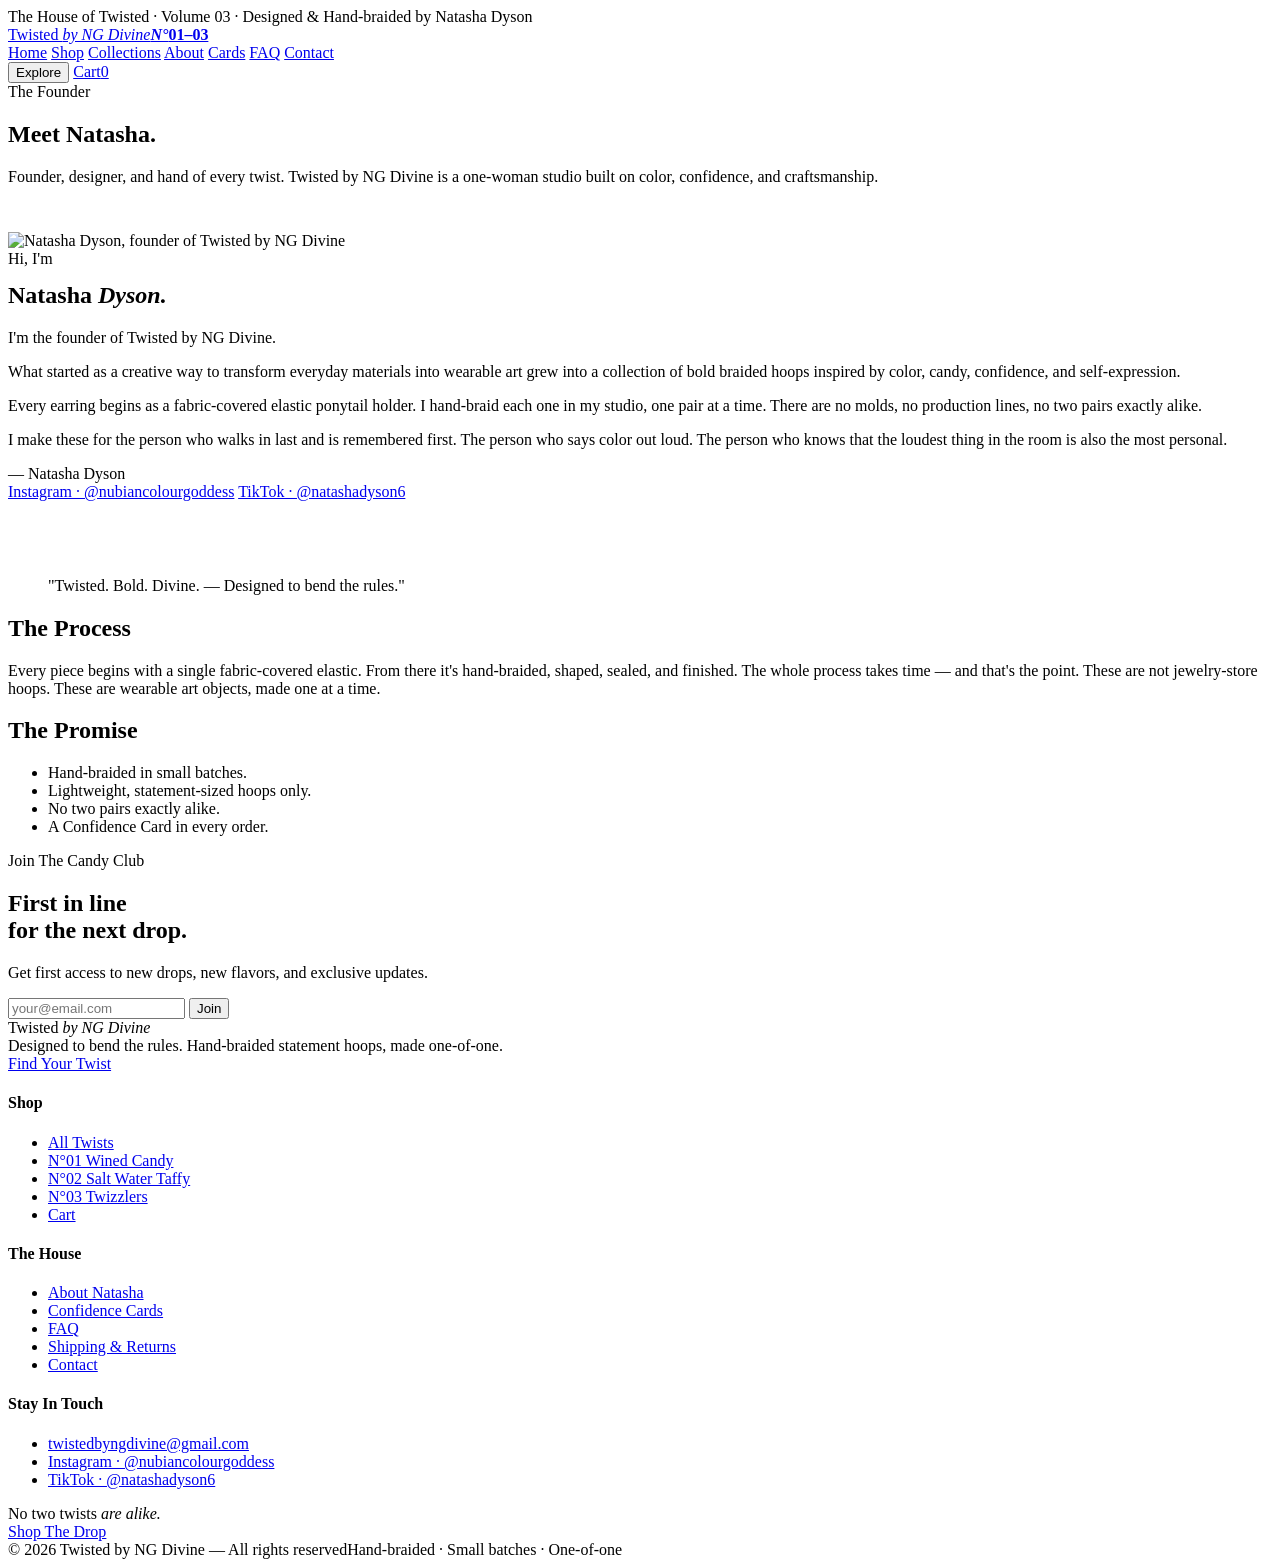
==== about.html @ 7762e37b "Add files via upload" ====
<!doctype html>
<html lang="en">
<head>
<meta charset="utf-8">
<meta name="viewport" content="width=device-width,initial-scale=1">
<title>About Natasha — Twisted by NG Divine</title>
<link rel="preconnect" href="https://fonts.googleapis.com">
<link rel="preconnect" href="https://fonts.gstatic.com" crossorigin>
<link href="https://fonts.googleapis.com/css2?family=Bodoni+Moda:ital,opsz,wght@0,6..96,400;0,6..96,500;1,6..96,400&family=Fraunces:ital,opsz,wght@0,9..144,400;0,9..144,500;1,9..144,400&family=Inter:wght@400;500&family=JetBrains+Mono:wght@400;500&display=swap" rel="stylesheet">
<link rel="stylesheet" href="assets/css/style.css">
</head>
<body>

<div class="announce"><span>The House of Twisted · Volume 03 · Designed & Hand-braided by Natasha Dyson</span></div>

<header class="header">
  <div class="header-inner">
    <a href="index.html" class="brand"><span class="brand-name">Twisted <em>by NG Divine</em></span><b class="vol"><i>N°</i><span>01–03</span></b></a>
    <nav class="nav">
      <a href="index.html">Home</a>
      <a href="shop.html">Shop</a>
      <a href="collections.html">Collections</a>
      <a href="about.html" class="active">About</a>
      <a href="confidence-cards.html">Cards</a>
      <a href="faq.html">FAQ</a>
      <a href="contact.html">Contact</a>
    </nav>
    <div class="header-actions">
      <button class="menu-toggle" aria-label="Open menu"><span class="mt-icon" aria-hidden="true"></span><span class="mt-text">Explore</span></button>
      <a href="cart.html" class="cart-btn"><span class="cb-icon" aria-hidden="true"></span><span class="cb-text">Cart</span><span class="count cart-count">0</span></a>
    </div>
  </div>
</header>

<section class="page-hero">
  <span class="eyebrow">The Founder</span>
  <h1>Meet Natasha.</h1>
  <p>Founder, designer, and hand of every twist. Twisted by NG Divine is a one-woman studio built on color, confidence, and craftsmanship.</p>
</section>

<section class="founder" style="padding-top:30px">
  <div class="wrap">
    <div class="founder-img" data-reveal>
      <img src="assets/img/natasha.png" alt="Natasha Dyson, founder of Twisted by NG Divine">
    </div>
    <div data-reveal>
      <span class="eyebrow" style="color:var(--purple)">Hi, I'm</span>
      <h2 class="display" style="margin-top:14px">Natasha <em>Dyson.</em></h2>
      <p>I'm the founder of Twisted by NG Divine.</p>
      <p>What started as a creative way to transform everyday materials into wearable art grew into a collection of bold braided hoops inspired by color, candy, confidence, and self-expression.</p>
      <p>Every earring begins as a fabric-covered elastic ponytail holder. I hand-braid each one in my studio, one pair at a time. There are no molds, no production lines, no two pairs exactly alike.</p>
      <p>I make these for the person who walks in last and is remembered first. The person who says color out loud. The person who knows that the loudest thing in the room is also the most personal.</p>
      <div class="sig">— Natasha Dyson</div>
      <div class="socials">
        <a href="https://instagram.com/nubiancolourgoddess" target="_blank" rel="noopener">Instagram · @nubiancolourgoddess</a>
        <a href="https://tiktok.com/@natashadyson6" target="_blank" rel="noopener">TikTok · @natashadyson6</a>
      </div>
    </div>
  </div>
</section>

<section class="long" style="padding-top:60px">
  <blockquote>"Twisted. Bold. Divine. — Designed to bend the rules."</blockquote>
  <h2>The Process</h2>
  <p>Every piece begins with a single fabric-covered elastic. From there it's hand-braided, shaped, sealed, and finished. The whole process takes time — and that's the point. These are not jewelry-store hoops. These are wearable art objects, made one at a time.</p>
  <h2>The Promise</h2>
  <ul>
    <li>Hand-braided in small batches.</li>
    <li>Lightweight, statement-sized hoops only.</li>
    <li>No two pairs exactly alike.</li>
    <li>A Confidence Card in every order.</li>
  </ul>
</section>

<section class="news">
  <div class="wrap">
    <span class="eyebrow">Join The Candy Club</span>
    <h2 class="display">First in line<br>for the next drop.</h2>
    <p>Get first access to new drops, new flavors, and exclusive updates.</p>
    <form class="news-form" autocomplete="off">
      <input type="email" placeholder="your@email.com" required>
      <button class="btn btn-primary" type="submit">Join</button>
    </form>
  </div>
</section>

<footer class="footer">
  <div class="footer-grid">
    <div class="footer-brand"><div class="brand">Twisted <em style="font-style:italic">by NG Divine</em></div>
      <div class="tagline">Designed to bend the rules. Hand-braided statement hoops, made one-of-one.</div>
      <a href="shop.html" class="btn btn-pink">Find Your Twist</a></div>
    <div class="footer-col"><h4>Shop</h4><ul>
      <li><a href="shop.html">All Twists</a></li>
      <li><a href="collection.html?c=wined-candy">N°01 Wined Candy</a></li>
      <li><a href="collection.html?c=salt-water-taffy">N°02 Salt Water Taffy</a></li>
      <li><a href="collection.html?c=twizzlers">N°03 Twizzlers</a></li>
      <li><a href="cart.html">Cart</a></li>
    </ul></div>
    <div class="footer-col"><h4>The House</h4><ul>
      <li><a href="about.html">About Natasha</a></li>
      <li><a href="confidence-cards.html">Confidence Cards</a></li>
      <li><a href="faq.html">FAQ</a></li>
      <li><a href="shipping.html">Shipping & Returns</a></li>
      <li><a href="contact.html">Contact</a></li>
    </ul></div>
    <div class="footer-col"><h4>Stay In Touch</h4><ul>
      <li><a href="mailto:twistedbyngdivine@gmail.com">twistedbyngdivine@gmail.com</a></li>
      <li><a href="https://instagram.com/nubiancolourgoddess" target="_blank" rel="noopener">Instagram · @nubiancolourgoddess</a></li>
      <li><a href="https://tiktok.com/@natashadyson6" target="_blank" rel="noopener">TikTok · @natashadyson6</a></li>
    </ul></div>
  </div>
  <div class="footer-statement"><div class="big">No two twists <em>are alike.</em></div><a href="shop.html" class="btn btn-pink">Shop The Drop</a></div>
  <div class="footer-bottom"><span>© 2026 Twisted by NG Divine — All rights reserved</span><span>Hand-braided · Small batches · One-of-one</span></div>
</footer>

<script src="assets/js/app.js"></script>
</body>
</html>
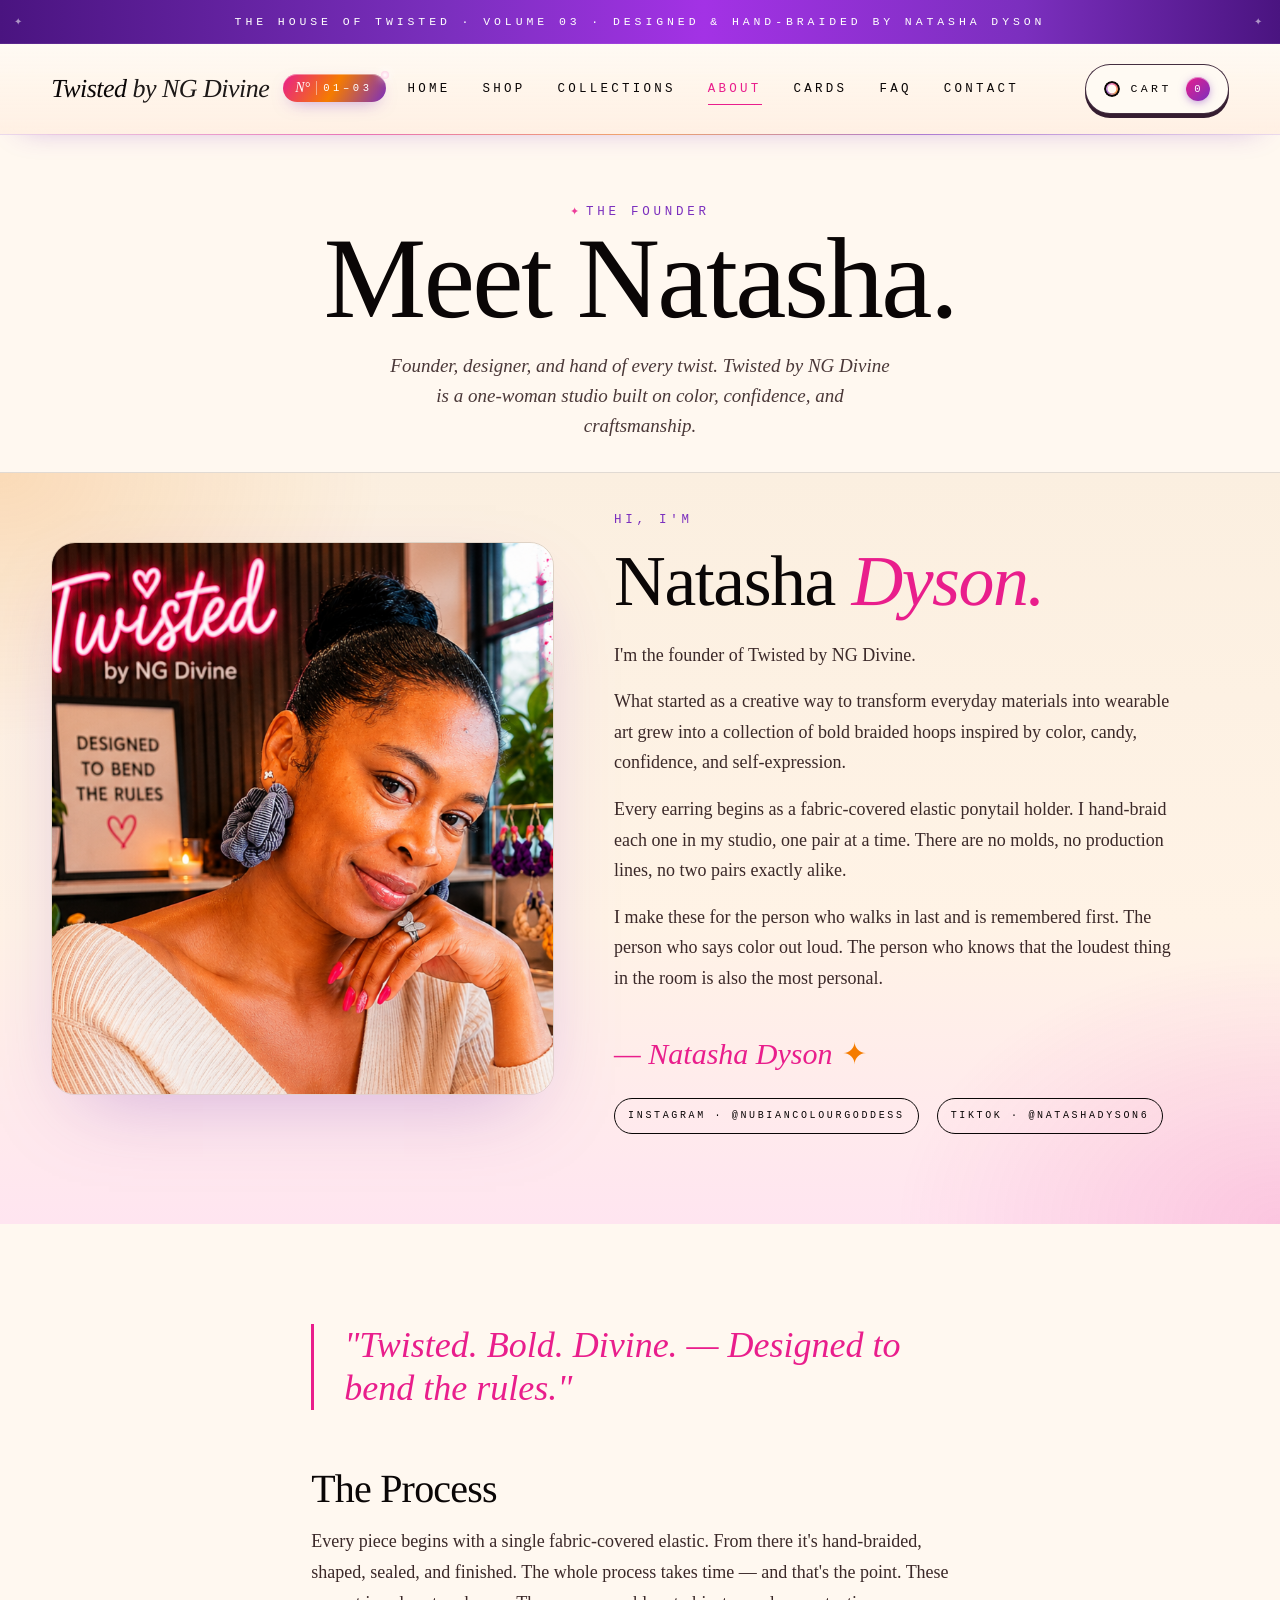
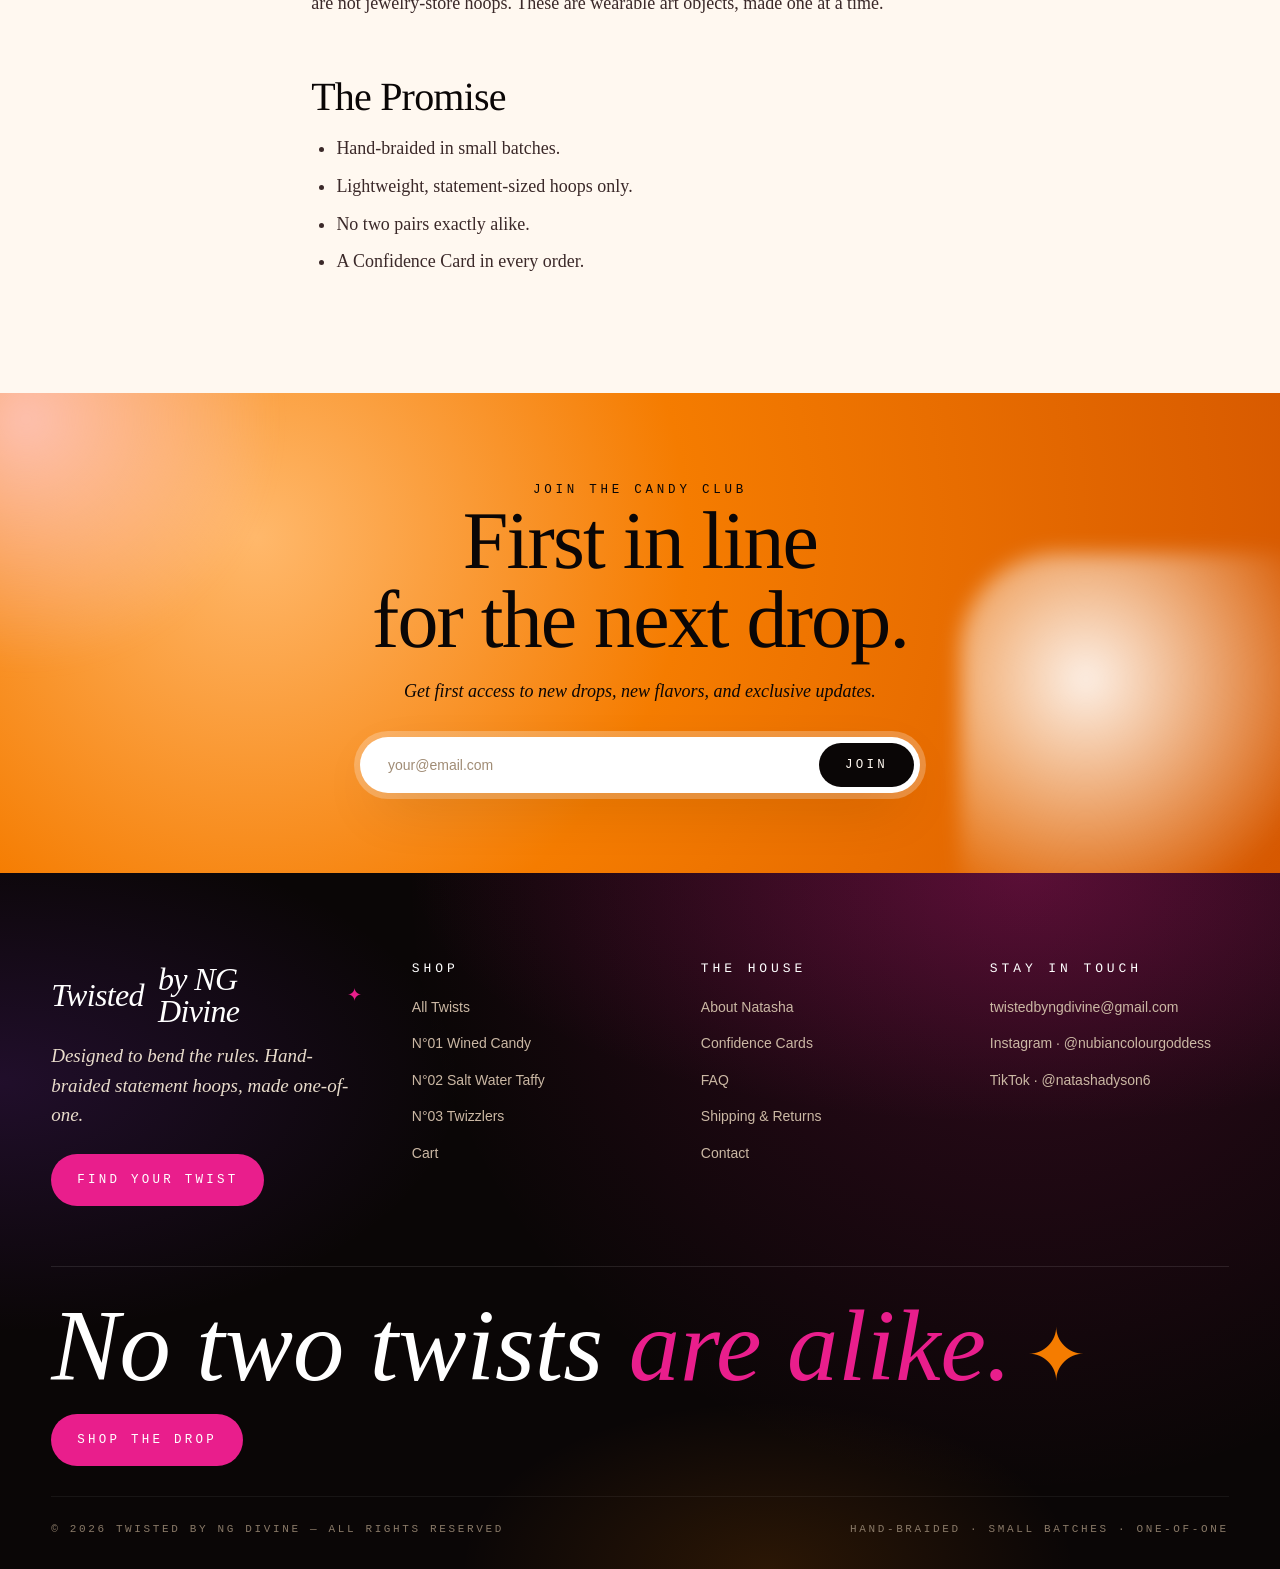
==== commit fb172d0f: "Add files via upload" ====
--- a/about.html
+++ b/about.html
@@ -7,7 +7,7 @@
 <link rel="preconnect" href="https://fonts.googleapis.com">
 <link rel="preconnect" href="https://fonts.gstatic.com" crossorigin>
 <link href="https://fonts.googleapis.com/css2?family=Bodoni+Moda:ital,opsz,wght@0,6..96,400;0,6..96,500;1,6..96,400&family=Fraunces:ital,opsz,wght@0,9..144,400;0,9..144,500;1,9..144,400&family=Inter:wght@400;500&family=JetBrains+Mono:wght@400;500&display=swap" rel="stylesheet">
-<link rel="stylesheet" href="assets/css/style.css">
+<link rel="stylesheet" href="/style.css">
 </head>
 <body>
 
@@ -41,7 +41,7 @@
 <section class="founder" style="padding-top:30px">
   <div class="wrap">
     <div class="founder-img" data-reveal>
-      <img src="assets/img/natasha.png" alt="Natasha Dyson, founder of Twisted by NG Divine">
+      <img src="/natasha.png" alt="Natasha Dyson, founder of Twisted by NG Divine">
     </div>
     <div data-reveal>
       <span class="eyebrow" style="color:var(--purple)">Hi, I'm</span>
@@ -113,6 +113,6 @@
   <div class="footer-bottom"><span>© 2026 Twisted by NG Divine — All rights reserved</span><span>Hand-braided · Small batches · One-of-one</span></div>
 </footer>
 
-<script src="assets/js/app.js"></script>
+<script src="/app.js"></script>
 </body>
 </html>
--- a/style.css
+++ b/style.css
@@ -0,0 +1,1828 @@
+/* ============================================================
+   TWISTED BY NG DIVINE — Design System
+   Vogue editorial × candy boutique × handmade wearable art
+   ============================================================ */
+
+:root{
+  --pink:#E91E8C;
+  --pink-soft:#FFD3E8;
+  --purple:#7B2FBE;
+  --purple-deep:#3B1660;
+  --orange:#F57C00;
+  --orange-soft:#FFD8A8;
+  --cream:#FFF8F0;
+  --cream-warm:#FBEFE0;
+  --ink:#0A0606;
+  --ink-soft:#1A1414;
+  --line:rgba(10,6,6,.12);
+  --line-soft:rgba(10,6,6,.06);
+  --serif:'Fraunces','Cormorant Garamond',ui-serif,Georgia,serif;
+  --display:'Bodoni Moda','Playfair Display',serif;
+  --sans:'Inter','Helvetica Neue',Arial,sans-serif;
+  --mono:'JetBrains Mono','SFMono-Regular',monospace;
+  --max:1400px;
+  --gutter:clamp(20px,4vw,56px);
+  --shadow:0 30px 80px -30px rgba(123,47,190,.35);
+}
+
+*{box-sizing:border-box;margin:0;padding:0}
+html,body{background:var(--cream);color:var(--ink);font-family:var(--sans);-webkit-font-smoothing:antialiased;text-rendering:optimizeLegibility}
+html{scroll-behavior:smooth}
+body{overflow-x:hidden;line-height:1.5;font-size:15px}
+img{max-width:100%;display:block}
+a{color:inherit;text-decoration:none}
+button{font:inherit;cursor:pointer;border:0;background:none;color:inherit}
+
+::selection{background:var(--pink);color:#fff}
+
+/* Typography */
+.display{font-family:var(--display);font-weight:400;line-height:.86;letter-spacing:-.03em}
+.serif{font-family:var(--serif);font-weight:400;letter-spacing:-.01em}
+.eyebrow{font-family:var(--mono);font-size:11px;letter-spacing:.32em;text-transform:uppercase;font-weight:500}
+h1,h2,h3,h4{font-family:var(--display);font-weight:500;line-height:.95;letter-spacing:-.02em}
+h1{font-size:clamp(56px,11vw,180px)}
+h2{font-size:clamp(40px,7vw,96px)}
+h3{font-size:clamp(28px,3.5vw,52px)}
+p{max-width:62ch}
+
+/* ---------- Announcement bar ---------- */
+.announce{background:var(--purple);color:#fff;text-align:center;padding:10px 20px;font-family:var(--mono);font-size:11px;letter-spacing:.28em;text-transform:uppercase;position:relative;overflow:hidden}
+.announce span{display:inline-block;animation:slideIn .8s ease}
+@keyframes slideIn{from{opacity:0;transform:translateY(8px)}to{opacity:1;transform:none}}
+
+/* ---------- Header ---------- */
+.header{position:sticky;top:0;z-index:60;background:rgba(255,248,240,.85);backdrop-filter:blur(18px);-webkit-backdrop-filter:blur(18px);border-bottom:1px solid var(--line-soft)}
+.header-inner{max-width:var(--max);margin:0 auto;padding:18px var(--gutter);display:grid;grid-template-columns:1fr auto 1fr;align-items:center;gap:24px}
+.brand{font-family:var(--display);font-style:italic;font-size:24px;letter-spacing:-.02em;display:flex;align-items:center;gap:10px}
+.brand b{font-style:normal;font-family:var(--mono);font-size:10px;letter-spacing:.3em;background:var(--ink);color:var(--cream);padding:3px 8px;border-radius:99px;text-transform:uppercase;font-weight:500}
+.nav{display:flex;justify-content:center;gap:30px;font-family:var(--mono);font-size:11px;letter-spacing:.24em;text-transform:uppercase}
+.nav a{position:relative;padding:6px 0;transition:color .3s}
+.nav a:hover{color:var(--pink)}
+.nav a.active{color:var(--pink)}
+.nav a.active::after{content:"";position:absolute;left:0;right:0;bottom:0;height:1px;background:var(--pink)}
+.header-actions{display:flex;justify-content:flex-end;align-items:center;gap:18px;font-family:var(--mono);font-size:11px;letter-spacing:.24em;text-transform:uppercase}
+.cart-btn{display:inline-flex;gap:8px;align-items:center;border:1px solid var(--ink);padding:9px 16px;border-radius:99px;transition:.3s}
+.cart-btn:hover{background:var(--ink);color:var(--cream)}
+.cart-btn .count{background:var(--pink);color:#fff;font-size:10px;padding:2px 7px;border-radius:99px;min-width:18px;text-align:center}
+.menu-toggle{display:none;border:1px solid var(--ink);padding:8px 12px;border-radius:99px}
+
+@media (max-width:920px){
+  .header-inner{grid-template-columns:auto 1fr auto}
+  .nav{display:none;position:absolute;top:100%;left:0;right:0;background:var(--cream);flex-direction:column;padding:30px var(--gutter);gap:18px;border-bottom:1px solid var(--line)}
+  .nav.open{display:flex}
+  .menu-toggle{display:inline-flex}
+  .header-actions .ghost{display:none}
+}
+
+/* ---------- Buttons ---------- */
+.btn{display:inline-flex;align-items:center;justify-content:center;gap:10px;padding:16px 28px;border-radius:99px;font-family:var(--mono);font-size:11px;letter-spacing:.26em;text-transform:uppercase;transition:transform .25s ease, background .25s, color .25s, box-shadow .25s;position:relative;overflow:hidden}
+.btn-primary{background:var(--ink);color:var(--cream)}
+.btn-primary:hover{background:var(--pink);transform:translateY(-2px);box-shadow:0 10px 30px -10px rgba(233,30,140,.6)}
+.btn-outline{border:1px solid var(--ink);color:var(--ink)}
+.btn-outline:hover{background:var(--ink);color:var(--cream);transform:translateY(-2px)}
+.btn-pink{background:var(--pink);color:#fff}
+.btn-pink:hover{background:var(--ink);transform:translateY(-2px)}
+.btn-cream{background:var(--cream);color:var(--ink)}
+.btn-cream:hover{background:var(--pink);color:#fff}
+.btn-ghost{padding:12px 0;border-bottom:1px solid currentColor;border-radius:0;letter-spacing:.24em}
+
+/* ---------- Hero ---------- */
+.hero{position:relative;padding:30px var(--gutter) 0;overflow:hidden}
+.hero-wrap{max-width:var(--max);margin:0 auto;display:grid;grid-template-columns:1.05fr .95fr;gap:40px;align-items:end;min-height:78vh;position:relative}
+.hero-text{position:relative;z-index:3;padding-bottom:80px}
+.hero h1{margin:18px 0 26px}
+.hero h1 .l{display:block}
+.hero h1 .l:nth-child(2){padding-left:8vw;font-style:italic;color:var(--pink)}
+.hero h1 .l:nth-child(3){padding-left:3vw;color:var(--purple)}
+.hero .tagline{font-family:var(--serif);font-style:italic;font-size:clamp(20px,2vw,28px);color:var(--ink);margin-bottom:18px}
+.hero .copy{font-size:16px;max-width:48ch;color:#3a2f2f;margin-bottom:36px}
+.hero-ctas{display:flex;gap:14px;flex-wrap:wrap}
+.hero-figure{position:relative;align-self:stretch;display:flex;align-items:flex-end;justify-content:center}
+.hero-figure .frame{position:relative;width:100%;aspect-ratio:4/5;border-radius:200px 200px 24px 24px;overflow:hidden;background:linear-gradient(160deg,var(--pink),var(--orange) 55%,var(--purple));box-shadow:var(--shadow)}
+.hero-figure .frame img{width:100%;height:100%;object-fit:cover;mix-blend-mode:normal}
+.hero-meta{position:absolute;right:0;top:18px;font-family:var(--mono);font-size:10px;letter-spacing:.3em;text-transform:uppercase;text-align:right;opacity:.7}
+.hero-meta b{display:block;color:var(--pink)}
+.hero-floats{position:absolute;inset:0;pointer-events:none;z-index:1}
+.float{position:absolute;border-radius:99px;filter:blur(1px);opacity:.85;animation:float 8s ease-in-out infinite}
+.float.a{width:120px;height:120px;background:radial-gradient(circle at 30% 30%,#fff,var(--pink));top:14%;left:42%;animation-delay:-2s}
+.float.b{width:60px;height:60px;background:radial-gradient(circle at 30% 30%,#fff,var(--orange));bottom:18%;left:48%;animation-delay:-4s}
+.float.c{width:90px;height:90px;background:radial-gradient(circle at 30% 30%,#fff,var(--purple));top:48%;left:36%;animation-delay:-6s;opacity:.6}
+@keyframes float{0%,100%{transform:translateY(0) rotate(0)}50%{transform:translateY(-26px) rotate(8deg)}}
+
+.hero-strip{display:flex;justify-content:space-between;align-items:center;border-top:1px solid var(--line);border-bottom:1px solid var(--line);padding:18px var(--gutter);margin-top:40px;font-family:var(--mono);font-size:11px;letter-spacing:.28em;text-transform:uppercase;gap:30px;flex-wrap:wrap}
+.hero-strip span{display:inline-flex;align-items:center;gap:10px}
+.hero-strip .dot{width:6px;height:6px;border-radius:99px;background:var(--pink)}
+.hero-strip .dot.p{background:var(--purple)}
+.hero-strip .dot.o{background:var(--orange)}
+
+@media (max-width:900px){
+  .hero-wrap{grid-template-columns:1fr;min-height:auto;gap:50px}
+  .hero-text{padding-bottom:20px}
+  .hero h1 .l:nth-child(2){padding-left:6vw}
+  .hero h1 .l:nth-child(3){padding-left:2vw}
+  .hero-figure .frame{aspect-ratio:4/4.4}
+}
+
+/* ---------- Section ---------- */
+section{padding:clamp(60px,7vw,110px) var(--gutter);position:relative}
+.section-head{max-width:var(--max);margin:0 auto 44px;display:flex;justify-content:space-between;align-items:flex-end;gap:40px;flex-wrap:wrap}
+.section-head .eyebrow{display:block;margin-bottom:14px;color:var(--purple)}
+.section-head h2{max-width:14ch}
+.section-head .lead{max-width:42ch;font-family:var(--serif);font-size:18px;font-style:italic;color:#4a3838}
+.wrap{max-width:var(--max);margin:0 auto}
+
+/* ---------- Flavor cards ---------- */
+.flavors{display:grid;grid-template-columns:repeat(3,1fr);gap:18px;max-width:var(--max);margin:0 auto}
+.flavor{position:relative;display:block;aspect-ratio:3/4;border-radius:24px;overflow:hidden;color:#fff;isolation:isolate;transition:transform .5s cubic-bezier(.2,.8,.2,1)}
+.flavor:hover{transform:translateY(-6px)}
+.flavor img{position:absolute;inset:0;width:100%;height:100%;object-fit:cover;transition:transform 1s ease;z-index:0}
+.flavor:hover img{transform:scale(1.06)}
+.flavor::after{content:"";position:absolute;inset:0;background:linear-gradient(180deg,rgba(0,0,0,0) 40%,rgba(0,0,0,.78));z-index:1}
+.flavor .meta{position:absolute;top:24px;left:24px;right:24px;display:flex;justify-content:space-between;font-family:var(--mono);font-size:10px;letter-spacing:.3em;text-transform:uppercase;z-index:2}
+.flavor .body{position:absolute;bottom:0;left:0;right:0;padding:28px;z-index:2}
+.flavor h3{font-size:clamp(28px,3vw,44px);margin-bottom:8px;color:#fff}
+.flavor .sub{font-family:var(--serif);font-style:italic;font-size:18px;opacity:.92;margin-bottom:18px}
+.flavor .swatches{display:flex;gap:8px;margin-bottom:18px}
+.sw{width:18px;height:18px;border-radius:99px;border:2px solid #fff}
+.flavor .more{font-family:var(--mono);font-size:11px;letter-spacing:.3em;text-transform:uppercase;display:inline-flex;gap:10px;align-items:center}
+.flavor .more::after{content:"→";transition:transform .3s}
+.flavor:hover .more::after{transform:translateX(6px)}
+
+@media (max-width:900px){.flavors{grid-template-columns:1fr}}
+
+/* ---------- Featured twists ---------- */
+.featured-grid{display:grid;grid-template-columns:repeat(3,1fr);gap:30px;max-width:var(--max);margin:0 auto}
+.prod-card{position:relative;display:flex;flex-direction:column;gap:14px}
+.prod-card .img{position:relative;aspect-ratio:1;border-radius:18px;overflow:hidden;background:var(--cream-warm)}
+.prod-card .img img{width:100%;height:100%;object-fit:cover;transition:transform .8s}
+.prod-card:hover .img img{transform:scale(1.05)}
+.prod-card .tag{position:absolute;top:14px;left:14px;background:rgba(255,255,255,.92);font-family:var(--mono);font-size:10px;letter-spacing:.24em;text-transform:uppercase;padding:6px 10px;border-radius:99px}
+.prod-card .row{display:flex;justify-content:space-between;align-items:flex-start;gap:14px}
+.prod-card h3{font-size:24px}
+.prod-card .price{font-family:var(--mono);font-size:14px;letter-spacing:.04em}
+.prod-card .sub{font-family:var(--serif);font-style:italic;color:#4a3838;font-size:15px}
+.prod-card .actions{display:flex;gap:10px;margin-top:6px;flex-wrap:wrap}
+.prod-card .actions a,.prod-card .actions button{flex:1;text-align:center;padding:13px 14px;font-size:10px}
+
+@media (max-width:900px){.featured-grid{grid-template-columns:1fr}}
+
+/* ---------- The Twist ---------- */
+.twist{background:var(--ink);color:var(--cream);position:relative;overflow:hidden}
+.twist::before{content:"";position:absolute;width:60vw;height:60vw;border-radius:99px;background:radial-gradient(circle at 30% 30%,rgba(233,30,140,.45),transparent 60%);top:-20%;right:-20%;filter:blur(20px)}
+.twist::after{content:"";position:absolute;width:50vw;height:50vw;border-radius:99px;background:radial-gradient(circle at 30% 30%,rgba(123,47,190,.4),transparent 60%);bottom:-30%;left:-20%;filter:blur(20px)}
+.twist .wrap{position:relative;display:grid;grid-template-columns:1.2fr 1fr;gap:60px;align-items:center}
+.twist h2 .pink{color:var(--pink);font-style:italic}
+.twist h2 .org{color:var(--orange)}
+.twist h2 .pur{color:var(--purple-deep);background:linear-gradient(120deg,var(--purple),var(--pink));-webkit-background-clip:text;background-clip:text;color:transparent;font-style:italic}
+.twist .copy{margin-top:30px}
+.twist .copy p{margin-bottom:18px;font-size:17px;font-family:var(--serif);max-width:46ch;line-height:1.5;color:#f1e7d8}
+.twist .ticker{margin-top:40px;display:flex;gap:24px;font-family:var(--mono);font-size:11px;letter-spacing:.3em;text-transform:uppercase;flex-wrap:wrap}
+.twist .ticker span{display:inline-flex;align-items:center;gap:10px}
+.twist .ticker .d{width:8px;height:8px;border-radius:99px;background:var(--pink)}
+.twist-figure{position:relative;aspect-ratio:1;border-radius:24px;overflow:hidden;border:1px solid rgba(255,255,255,.12)}
+.twist-figure img{width:100%;height:100%;object-fit:cover}
+.twist-figure .badge{position:absolute;top:20px;right:20px;background:var(--cream);color:var(--ink);font-family:var(--mono);font-size:10px;letter-spacing:.3em;text-transform:uppercase;padding:8px 12px;border-radius:99px}
+
+@media (max-width:900px){.twist .wrap{grid-template-columns:1fr}}
+
+/* ---------- Quiz ---------- */
+.quiz{background:linear-gradient(160deg,var(--pink-soft),var(--cream))}
+.quiz-card{max-width:780px;margin:0 auto;background:var(--cream);border:1px solid var(--line);border-radius:28px;padding:clamp(28px,5vw,60px);box-shadow:var(--shadow);position:relative;overflow:hidden}
+.quiz-card .progress{display:flex;gap:6px;margin-bottom:30px}
+.quiz-card .progress span{flex:1;height:3px;border-radius:99px;background:var(--line)}
+.quiz-card .progress span.on{background:var(--pink)}
+.quiz-step{display:none;animation:fade .4s ease}
+.quiz-step.active{display:block}
+@keyframes fade{from{opacity:0;transform:translateY(8px)}to{opacity:1;transform:none}}
+.quiz-step .q{font-family:var(--display);font-size:clamp(28px,3.6vw,42px);margin-bottom:24px;line-height:1.05}
+.quiz-step .opts{display:grid;grid-template-columns:1fr 1fr;gap:12px}
+.quiz-step .opts button{padding:18px 20px;border:1px solid var(--ink);border-radius:18px;text-align:left;font-family:var(--serif);font-size:17px;background:#fff;transition:.3s;display:flex;justify-content:space-between;align-items:center;gap:10px}
+.quiz-step .opts button:hover{background:var(--ink);color:var(--cream);transform:translateY(-2px)}
+.quiz-step .opts button span{font-family:var(--mono);font-size:10px;letter-spacing:.28em;text-transform:uppercase;opacity:.5}
+.quiz-result{text-align:center}
+.quiz-result .eyebrow{margin-bottom:14px;color:var(--purple)}
+.quiz-result h3{font-size:clamp(40px,6vw,64px);margin-bottom:14px}
+.quiz-result p{margin:0 auto 30px;font-family:var(--serif);font-style:italic;font-size:18px}
+.quiz-result .cta{display:inline-flex;gap:10px}
+
+@media (max-width:600px){.quiz-step .opts{grid-template-columns:1fr}}
+
+/* ---------- Founder ---------- */
+.founder{background:var(--cream-warm)}
+.founder .wrap{display:grid;grid-template-columns:.9fr 1.1fr;gap:60px;align-items:center}
+.founder-img{aspect-ratio:4/4.4;border-radius:24px;overflow:hidden;border:1px solid var(--line);box-shadow:var(--shadow)}
+.founder-img img{width:100%;height:100%;object-fit:cover}
+.founder h2{margin-bottom:24px}
+.founder h2 em{color:var(--pink);font-style:italic}
+.founder p{font-family:var(--serif);font-size:18px;line-height:1.6;margin-bottom:16px;color:#3b2929}
+.founder .sig{font-family:var(--display);font-style:italic;font-size:36px;color:var(--pink);margin-top:24px}
+.founder .socials{display:flex;gap:18px;margin-top:24px;font-family:var(--mono);font-size:11px;letter-spacing:.24em;text-transform:uppercase}
+.founder .socials a{display:inline-flex;gap:8px;align-items:center;border:1px solid var(--ink);padding:10px 14px;border-radius:99px;transition:.3s}
+.founder .socials a:hover{background:var(--ink);color:var(--cream)}
+
+@media (max-width:900px){.founder .wrap{grid-template-columns:1fr}}
+
+/* ---------- Confidence card ---------- */
+.cc{background:var(--purple);color:#fff;overflow:hidden;position:relative}
+.cc::before{content:"";position:absolute;inset:0;background:radial-gradient(circle at 80% 20%,rgba(233,30,140,.5),transparent 50%),radial-gradient(circle at 10% 80%,rgba(245,124,0,.4),transparent 50%)}
+.cc .wrap{position:relative;display:grid;grid-template-columns:1.1fr .9fr;gap:60px;align-items:center}
+.cc h2{margin-bottom:24px;font-style:italic}
+.cc p{font-family:var(--serif);font-size:18px;line-height:1.55;color:#fbe9f4;max-width:42ch}
+.cc-card{aspect-ratio:5/7;border-radius:24px;background:linear-gradient(160deg,#fff,#ffe0ef);color:var(--ink);padding:36px;display:flex;flex-direction:column;justify-content:space-between;box-shadow:0 30px 80px -20px rgba(0,0,0,.4);transform:rotate(-4deg);transition:transform .6s}
+.cc-card:hover{transform:rotate(0)}
+.cc-card .top{display:flex;justify-content:space-between;font-family:var(--mono);font-size:10px;letter-spacing:.3em;text-transform:uppercase}
+.cc-card .big{font-family:var(--display);font-style:italic;font-size:clamp(36px,4.5vw,60px);line-height:.95}
+.cc-card .big em{color:var(--pink);font-style:italic}
+.cc-card .bot{font-family:var(--serif);font-style:italic;font-size:16px;color:#5a3939}
+
+@media (max-width:900px){.cc .wrap{grid-template-columns:1fr}}
+
+/* ---------- Newsletter ---------- */
+.news{background:var(--orange);color:var(--ink);text-align:center;position:relative;overflow:hidden}
+.news::before,.news::after{content:"";position:absolute;width:300px;height:300px;border-radius:99px;background:radial-gradient(circle at 30% 30%,var(--pink-soft),transparent 60%);filter:blur(40px)}
+.news::before{top:-100px;left:-100px}
+.news::after{bottom:-100px;right:-100px;background:radial-gradient(circle at 30% 30%,#fff,transparent 60%)}
+.news .wrap{position:relative;max-width:720px}
+.news .eyebrow{color:var(--ink);margin-bottom:14px}
+.news h2{margin-bottom:18px}
+.news p{margin:0 auto 30px;font-family:var(--serif);font-size:18px;font-style:italic}
+.news-form{display:flex;gap:0;max-width:560px;margin:0 auto;background:#fff;border-radius:99px;padding:6px;box-shadow:0 10px 40px -10px rgba(0,0,0,.2)}
+.news-form input{flex:1;border:0;padding:14px 22px;background:transparent;outline:none;font-family:var(--sans);font-size:14px}
+.news-form button{border-radius:99px;padding:12px 26px}
+.news .small{margin-top:18px;font-family:var(--mono);font-size:10px;letter-spacing:.28em;text-transform:uppercase;opacity:.7}
+
+/* ---------- Footer ---------- */
+.footer{background:var(--ink);color:#e9dccb;padding:90px var(--gutter) 30px;position:relative;overflow:hidden}
+.footer::before{content:"";position:absolute;inset:0;background:radial-gradient(circle at 80% 0%,rgba(233,30,140,.18),transparent 50%)}
+.footer-grid{position:relative;max-width:var(--max);margin:0 auto;display:grid;grid-template-columns:1.3fr repeat(3,1fr);gap:50px}
+.footer-brand .brand{color:#fff;font-size:32px;margin-bottom:14px}
+.footer-brand .brand b{background:var(--pink)}
+.footer-brand .tagline{font-family:var(--serif);font-style:italic;font-size:18px;color:#e9dccb;margin-bottom:24px;max-width:32ch}
+.footer-col h4{font-family:var(--mono);font-size:11px;letter-spacing:.28em;text-transform:uppercase;color:#fff;margin-bottom:18px;font-weight:500}
+.footer-col ul{list-style:none;display:flex;flex-direction:column;gap:10px;font-size:14px;color:#cbb8a4}
+.footer-col a:hover{color:var(--pink)}
+.footer-statement{position:relative;max-width:var(--max);margin:60px auto 0;padding:30px 0;border-top:1px solid rgba(255,255,255,.1);display:flex;justify-content:space-between;align-items:center;gap:20px;flex-wrap:wrap}
+.footer-statement .big{font-family:var(--display);font-style:italic;font-size:clamp(40px,7vw,96px);line-height:.9;color:#fff}
+.footer-statement .big em{color:var(--pink);font-style:italic}
+.footer-bottom{position:relative;max-width:var(--max);margin:0 auto;padding-top:24px;border-top:1px solid rgba(255,255,255,.06);display:flex;justify-content:space-between;font-family:var(--mono);font-size:10px;letter-spacing:.24em;text-transform:uppercase;color:#8a7a68;flex-wrap:wrap;gap:14px}
+@media (max-width:900px){.footer-grid{grid-template-columns:1fr 1fr}}
+@media (max-width:600px){.footer-grid{grid-template-columns:1fr}}
+
+/* ---------- Sparkles ---------- */
+.sparkle{position:fixed;pointer-events:none;width:8px;height:8px;border-radius:99px;z-index:9999;animation:spark .9s ease-out forwards}
+@keyframes spark{0%{transform:scale(0) rotate(0);opacity:1}100%{transform:scale(1.2) translate(var(--dx,0),var(--dy,0)) rotate(180deg);opacity:0}}
+
+.toast{position:fixed;bottom:30px;left:50%;transform:translateX(-50%) translateY(80px);background:var(--ink);color:#fff;padding:14px 24px;border-radius:99px;font-family:var(--mono);font-size:11px;letter-spacing:.24em;text-transform:uppercase;z-index:200;transition:transform .35s cubic-bezier(.2,.8,.2,1);box-shadow:0 20px 50px -10px rgba(0,0,0,.4)}
+.toast.on{transform:translateX(-50%) translateY(0)}
+.toast .dot{display:inline-block;width:8px;height:8px;border-radius:99px;background:var(--pink);margin-right:10px}
+
+/* ---------- Marquee ---------- */
+.marquee{overflow:hidden;border-top:1px solid var(--line);border-bottom:1px solid var(--line);padding:22px 0;background:var(--cream)}
+.marquee-track{display:flex;gap:60px;white-space:nowrap;animation:scroll 30s linear infinite;font-family:var(--display);font-style:italic;font-size:clamp(36px,5vw,72px);color:var(--ink)}
+.marquee-track span{display:inline-flex;align-items:center;gap:60px}
+.marquee-track .dot{width:14px;height:14px;border-radius:99px;background:var(--pink);display:inline-block}
+.marquee-track .dot.p{background:var(--purple)}
+.marquee-track .dot.o{background:var(--orange)}
+@keyframes scroll{from{transform:translateX(0)}to{transform:translateX(-50%)}}
+
+/* ---------- Shop / Catalog ---------- */
+.page-hero{padding:60px var(--gutter) 30px;text-align:center;border-bottom:1px solid var(--line)}
+.page-hero .eyebrow{color:var(--purple);margin-bottom:18px}
+.page-hero h1{font-size:clamp(56px,10vw,140px);margin-bottom:18px}
+.page-hero p{margin:0 auto;font-family:var(--serif);font-style:italic;font-size:18px;max-width:54ch;color:#4a3838}
+
+.filters{display:flex;justify-content:center;gap:8px;padding:30px var(--gutter);flex-wrap:wrap}
+.filters button{padding:10px 18px;border:1px solid var(--ink);border-radius:99px;font-family:var(--mono);font-size:10px;letter-spacing:.28em;text-transform:uppercase;transition:.3s}
+.filters button:hover,.filters button.on{background:var(--ink);color:var(--cream)}
+
+.shop-grid{display:grid;grid-template-columns:repeat(3,1fr);gap:30px;max-width:var(--max);margin:0 auto;padding:0 var(--gutter) 100px}
+@media (max-width:900px){.shop-grid{grid-template-columns:1fr 1fr}}
+@media (max-width:600px){.shop-grid{grid-template-columns:1fr}}
+
+/* ---------- Product page ---------- */
+.pdp{max-width:var(--max);margin:0 auto;padding:40px var(--gutter) 100px;display:grid;grid-template-columns:1.1fr .9fr;gap:60px}
+.pdp-img{position:relative;aspect-ratio:1;border-radius:24px;overflow:hidden;background:var(--cream-warm)}
+.pdp-img img{width:100%;height:100%;object-fit:cover}
+.pdp-img .tag{position:absolute;top:20px;left:20px;background:rgba(255,255,255,.95);font-family:var(--mono);font-size:10px;letter-spacing:.28em;text-transform:uppercase;padding:8px 12px;border-radius:99px}
+.pdp .crumbs{font-family:var(--mono);font-size:10px;letter-spacing:.28em;text-transform:uppercase;color:#7a6a58;margin-bottom:18px;display:flex;gap:8px}
+.pdp .crumbs a:hover{color:var(--pink)}
+.pdp h1{font-size:clamp(42px,5vw,72px);margin-bottom:8px}
+.pdp .coll{font-family:var(--serif);font-style:italic;color:var(--purple);font-size:18px;margin-bottom:18px}
+.pdp .price-big{font-family:var(--display);font-size:36px;margin-bottom:24px}
+.pdp .desc{font-family:var(--serif);font-size:17px;line-height:1.55;color:#3b2929;margin-bottom:30px}
+.pdp .label{font-family:var(--mono);font-size:11px;letter-spacing:.28em;text-transform:uppercase;margin-bottom:12px;display:block}
+.pdp .sizes{display:grid;grid-template-columns:repeat(3,1fr);gap:10px;margin-bottom:28px}
+.pdp .sizes button{border:1px solid var(--ink);border-radius:14px;padding:16px 14px;text-align:left;transition:.3s;background:#fff;font-family:var(--serif)}
+.pdp .sizes button:hover,.pdp .sizes button.on{background:var(--ink);color:var(--cream)}
+.pdp .sizes button .s{font-family:var(--display);font-size:20px;display:block;margin-bottom:6px}
+.pdp .sizes button .p{font-family:var(--mono);font-size:12px;letter-spacing:.1em}
+.pdp .qty{display:inline-flex;align-items:center;border:1px solid var(--ink);border-radius:99px;margin-right:14px;margin-bottom:20px}
+.pdp .qty button{width:44px;height:44px;font-size:18px}
+.pdp .qty input{width:50px;border:0;text-align:center;font-family:var(--mono);font-size:14px;background:transparent;outline:none}
+.pdp .add{display:flex;gap:12px;margin-bottom:30px;flex-wrap:wrap}
+.pdp .add .btn{flex:1;min-width:200px;padding:18px 24px}
+.pdp .info{border-top:1px solid var(--line);padding-top:24px;font-family:var(--serif);font-size:15px;color:#4a3838;display:flex;flex-direction:column;gap:8px}
+.pdp .info span{display:flex;gap:10px}
+.pdp .info b{color:var(--pink);font-weight:400;font-family:var(--mono);font-size:10px;letter-spacing:.2em;text-transform:uppercase;align-self:center}
+
+@media (max-width:900px){.pdp{grid-template-columns:1fr}}
+
+/* ---------- Cart ---------- */
+.cart-page{max-width:1100px;margin:0 auto;padding:40px var(--gutter) 100px}
+.cart-page h1{font-size:clamp(48px,7vw,96px);margin-bottom:8px}
+.cart-page .sub{font-family:var(--serif);font-style:italic;font-size:18px;color:#4a3838;margin-bottom:50px}
+.cart-grid{display:grid;grid-template-columns:1.4fr .8fr;gap:50px;align-items:flex-start}
+.cart-items{display:flex;flex-direction:column;gap:20px}
+.cart-item{display:grid;grid-template-columns:120px 1fr auto;gap:20px;padding:20px;border:1px solid var(--line);border-radius:18px;background:#fff;align-items:center}
+.cart-item .ci-img{aspect-ratio:1;border-radius:12px;overflow:hidden;background:var(--cream-warm)}
+.cart-item .ci-img img{width:100%;height:100%;object-fit:cover}
+.cart-item h3{font-size:20px;margin-bottom:4px}
+.cart-item .ci-meta{font-family:var(--mono);font-size:10px;letter-spacing:.26em;text-transform:uppercase;color:#7a6a58;display:flex;gap:10px;flex-wrap:wrap}
+.cart-item .ci-qty{display:inline-flex;align-items:center;border:1px solid var(--ink);border-radius:99px;margin-top:12px}
+.cart-item .ci-qty button{width:32px;height:32px}
+.cart-item .ci-qty span{padding:0 12px;font-family:var(--mono);font-size:12px}
+.cart-item .ci-right{text-align:right;display:flex;flex-direction:column;gap:8px;align-items:flex-end}
+.cart-item .ci-price{font-family:var(--display);font-size:22px}
+.cart-item .ci-remove{font-family:var(--mono);font-size:10px;letter-spacing:.24em;text-transform:uppercase;color:#a08c75;border-bottom:1px solid currentColor;padding-bottom:2px}
+.cart-item .ci-remove:hover{color:var(--pink)}
+.cart-summary{background:var(--ink);color:var(--cream);border-radius:24px;padding:36px;position:sticky;top:90px}
+.cart-summary h3{color:#fff;margin-bottom:24px;font-size:26px}
+.cart-summary .row{display:flex;justify-content:space-between;padding:12px 0;border-bottom:1px solid rgba(255,255,255,.1);font-family:var(--mono);font-size:12px;letter-spacing:.16em;text-transform:uppercase}
+.cart-summary .row.tot{font-family:var(--display);font-size:26px;text-transform:none;letter-spacing:0;padding-top:24px;border-bottom:0}
+.cart-summary .btn{width:100%;margin-top:24px;justify-content:center}
+.cart-summary .note{font-family:var(--serif);font-style:italic;font-size:14px;color:#cbb8a4;margin-top:18px;line-height:1.5}
+.cart-empty{text-align:center;padding:80px 20px}
+.cart-empty h2{margin-bottom:18px}
+.cart-empty p{margin:0 auto 30px;font-family:var(--serif);font-style:italic;font-size:18px}
+@media (max-width:900px){.cart-grid{grid-template-columns:1fr}.cart-item{grid-template-columns:90px 1fr;grid-template-rows:auto auto}.cart-item .ci-right{grid-column:1/-1;flex-direction:row;justify-content:space-between;align-items:center}}
+
+/* ---------- About / FAQ / Pages ---------- */
+.long{max-width:760px;margin:0 auto;padding:0 var(--gutter) 100px}
+.long h2{margin:60px 0 18px;font-size:clamp(28px,3.5vw,40px)}
+.long h2:first-child{margin-top:0}
+.long p{font-family:var(--serif);font-size:18px;line-height:1.65;margin-bottom:16px;max-width:none;color:#3b2929}
+.long ul{padding-left:1.4em;margin-bottom:16px}
+.long li{font-family:var(--serif);font-size:18px;line-height:1.65;margin-bottom:8px;color:#3b2929}
+.long blockquote{font-family:var(--display);font-style:italic;font-size:clamp(24px,3vw,36px);line-height:1.2;color:var(--pink);border-left:3px solid var(--pink);padding-left:30px;margin:40px 0}
+.faq{display:flex;flex-direction:column;border-top:1px solid var(--line)}
+.faq details{border-bottom:1px solid var(--line);padding:24px 0}
+.faq summary{font-family:var(--display);font-size:24px;cursor:pointer;list-style:none;display:flex;justify-content:space-between;align-items:center;gap:20px}
+.faq summary::-webkit-details-marker{display:none}
+.faq summary::after{content:"+";font-family:var(--mono);font-weight:300;font-size:30px;color:var(--pink);transition:transform .3s}
+.faq details[open] summary::after{content:"–"}
+.faq details p{margin-top:14px;font-family:var(--serif);font-size:17px;color:#3b2929}
+
+/* ---------- Contact form ---------- */
+.contact-form{display:grid;gap:14px;margin-top:30px}
+.contact-form .grid2{display:grid;grid-template-columns:1fr 1fr;gap:14px}
+.contact-form input,.contact-form textarea{padding:16px 18px;border:1px solid var(--line);border-radius:14px;font-family:var(--serif);font-size:16px;background:#fff;outline:none;transition:.3s}
+.contact-form input:focus,.contact-form textarea:focus{border-color:var(--pink)}
+.contact-form textarea{resize:vertical;min-height:160px}
+.contact-form button{justify-self:flex-start}
+@media (max-width:600px){.contact-form .grid2{grid-template-columns:1fr}}
+
+/* ---------- Color helpers (collection accent backgrounds) ---------- */
+.bg-pink{background:var(--pink-soft)}
+.bg-cream{background:var(--cream-warm)}
+.bg-purple{background:var(--purple);color:#fff}
+
+/* ---------- Reveal animation ---------- */
+[data-reveal]{opacity:0;transform:translateY(30px);transition:opacity .9s ease, transform .9s ease}
+[data-reveal].in{opacity:1;transform:none}
+
+/* ============================================================
+   REFINEMENT PASS — Cohesion, color, candy ambience
+   ============================================================ */
+
+/* --- Page-wide ambient candy gradient layer (very subtle) --- */
+body::before{
+  content:"";position:fixed;inset:0;z-index:-1;pointer-events:none;
+  background:
+    radial-gradient(800px 600px at 8% 6%,  rgba(233,30,140,.10), transparent 60%),
+    radial-gradient(900px 700px at 95% 22%, rgba(123,47,190,.10), transparent 60%),
+    radial-gradient(700px 600px at 50% 55%, rgba(245,124,0,.07), transparent 65%),
+    radial-gradient(700px 600px at 0% 95%, rgba(233,30,140,.08), transparent 60%);
+}
+
+/* --- Decorative orbs (placed inside sections) --- */
+.orb{position:absolute;border-radius:99px;filter:blur(60px);pointer-events:none;z-index:0;opacity:.55;animation:orbFloat 14s ease-in-out infinite}
+.orb.pink   {background:radial-gradient(circle at 30% 30%, var(--pink), transparent 60%)}
+.orb.purple {background:radial-gradient(circle at 30% 30%, var(--purple), transparent 60%)}
+.orb.orange {background:radial-gradient(circle at 30% 30%, var(--orange), transparent 60%)}
+.orb.small  {width:240px;height:240px}
+.orb.med    {width:380px;height:380px}
+.orb.big    {width:520px;height:520px}
+@keyframes orbFloat{0%,100%{transform:translateY(0) translateX(0) scale(1)}50%{transform:translateY(-30px) translateX(20px) scale(1.06)}}
+
+/* --- Candy dust SVG accents --- */
+.dust{position:absolute;pointer-events:none;z-index:0;opacity:.7}
+.dust svg{display:block}
+
+/* --- Always-on twinkle stars (ambient, slow) --- */
+.twinkles{position:absolute;inset:0;pointer-events:none;z-index:1;overflow:hidden}
+.twinkle{position:absolute;width:8px;height:8px;background:radial-gradient(circle, #fff 0%, rgba(255,255,255,.4) 50%, transparent 100%);border-radius:99px;animation:twinkle 3.5s ease-in-out infinite;opacity:.0}
+.twinkle::before,.twinkle::after{content:"";position:absolute;inset:0;background:inherit;border-radius:inherit}
+.twinkle.p{background:radial-gradient(circle, var(--pink) 0%, rgba(233,30,140,.4) 50%, transparent 100%)}
+.twinkle.o{background:radial-gradient(circle, var(--orange) 0%, rgba(245,124,0,.4) 50%, transparent 100%)}
+.twinkle.v{background:radial-gradient(circle, #d9b8ff 0%, rgba(123,47,190,.4) 50%, transparent 100%)}
+@keyframes twinkle{0%,100%{opacity:0;transform:scale(.5) rotate(0)}50%{opacity:1;transform:scale(1.4) rotate(180deg)}}
+
+/* 4-point sparkle (CSS only) */
+.sparkle-star{position:absolute;width:14px;height:14px;pointer-events:none;animation:twinkle 4s ease-in-out infinite}
+.sparkle-star::before,.sparkle-star::after{content:"";position:absolute;background:currentColor;left:50%;top:50%}
+.sparkle-star::before{width:100%;height:2px;transform:translate(-50%,-50%)}
+.sparkle-star::after{width:2px;height:100%;transform:translate(-50%,-50%)}
+.sparkle-star.pink{color:var(--pink)}
+.sparkle-star.orange{color:var(--orange)}
+.sparkle-star.purple{color:#d9b8ff}
+.sparkle-star.white{color:#fff}
+
+/* --- Section connectors (transition strips) --- */
+.connector{height:8px;background:linear-gradient(90deg,var(--pink),var(--orange),var(--purple),var(--pink));background-size:300% 100%;animation:flow 16s linear infinite}
+@keyframes flow{0%{background-position:0 0}100%{background-position:300% 0}}
+.connector-fade{height:80px;margin-top:-40px;pointer-events:none;position:relative;z-index:2}
+.connector-fade.to-pink   {background:linear-gradient(to bottom, transparent, rgba(255,211,232,.7))}
+.connector-fade.to-cream  {background:linear-gradient(to bottom, transparent, var(--cream-warm))}
+.connector-fade.to-black  {background:linear-gradient(to bottom, transparent, var(--ink))}
+.connector-fade.from-pink {background:linear-gradient(to top, transparent, rgba(255,211,232,.7))}
+
+/* --- Tighten hero spacing --- */
+.hero{padding-top:20px}
+.hero-strip{margin-top:30px}
+
+/* --- Section background variants for cohesion --- */
+.section-tint-pink   {background:linear-gradient(180deg, var(--cream) 0%, #fff3f8 40%, #ffe5f0 100%);}
+.section-tint-warm   {background:linear-gradient(180deg, var(--cream-warm) 0%, #ffeed7 60%, #ffe2c2 100%);}
+.section-tint-violet {background:linear-gradient(180deg, #fff3f8 0%, #f2e6ff 60%, #e9d8ff 100%);}
+.section-tint-candy  {background:
+  radial-gradient(50% 70% at 20% 20%, rgba(233,30,140,.18), transparent 60%),
+  radial-gradient(60% 70% at 80% 80%, rgba(123,47,190,.18), transparent 60%),
+  radial-gradient(40% 50% at 50% 50%, rgba(245,124,0,.12), transparent 60%),
+  var(--cream);
+}
+
+/* --- Pick Your Flavor: layer color glow under cards --- */
+#collections{position:relative;overflow:hidden}
+#collections .flavors{position:relative;z-index:2}
+.flavor{box-shadow:0 30px 60px -30px rgba(123,47,190,.5)}
+.flavor .body{background:linear-gradient(to top, rgba(0,0,0,.6), transparent 90%);padding-top:80px}
+
+/* --- Featured grid: lift + candy frame --- */
+#featured{background:
+  radial-gradient(60% 70% at 100% 0%, rgba(233,30,140,.12), transparent 60%),
+  radial-gradient(60% 70% at 0% 100%, rgba(245,124,0,.10), transparent 60%),
+  var(--cream);
+  overflow:hidden;
+}
+.prod-card{padding:14px;border-radius:24px;background:#fff;border:1px solid var(--line-soft);transition:transform .5s ease, box-shadow .5s ease}
+.prod-card:hover{transform:translateY(-6px);box-shadow:0 30px 60px -20px rgba(233,30,140,.35)}
+.prod-card .img{border-radius:14px}
+.prod-card .tag{background:linear-gradient(90deg, var(--pink), var(--orange));color:#fff;border:0}
+.prod-card .row{padding:0 6px}
+.prod-card .swatches{padding:0 6px}
+.prod-card .actions{padding:0 6px 4px}
+.prod-card .price{font-family:var(--display);font-size:18px;font-style:italic;color:var(--purple)}
+
+/* --- Quiz: more candy ambience --- */
+.quiz{background:
+  radial-gradient(50% 60% at 0% 0%, rgba(233,30,140,.22), transparent 60%),
+  radial-gradient(50% 60% at 100% 100%, rgba(123,47,190,.22), transparent 60%),
+  linear-gradient(180deg, #ffe5f0, #fff3e6 60%, #f3e5ff);
+}
+.quiz-card{background:#fff;border:1px solid rgba(233,30,140,.18);position:relative;overflow:visible}
+.quiz-card::before{content:"";position:absolute;inset:-2px;border-radius:30px;background:linear-gradient(135deg, var(--pink), var(--orange), var(--purple));z-index:-1;opacity:.35;filter:blur(20px)}
+
+/* --- Founder section: editorial color layers --- */
+.founder{background:
+  radial-gradient(50% 60% at 0% 0%, rgba(245,124,0,.18), transparent 60%),
+  radial-gradient(50% 60% at 100% 100%, rgba(233,30,140,.16), transparent 60%),
+  linear-gradient(180deg, var(--cream-warm), #fff3e6 60%, #ffe5f0);
+}
+.founder-img{position:relative;border-radius:24px}
+.founder-img::after{
+  content:"";position:absolute;inset:-14px;border-radius:30px;background:conic-gradient(from 0deg, var(--pink), var(--orange), var(--purple), var(--pink));z-index:-1;filter:blur(24px);opacity:.55;animation:spin 20s linear infinite;
+}
+@keyframes spin{to{transform:rotate(360deg)}}
+.founder-tag{display:inline-flex;align-items:center;gap:8px;padding:8px 14px;border-radius:99px;background:linear-gradient(90deg, var(--pink), var(--orange));color:#fff;font-family:var(--mono);font-size:10px;letter-spacing:.28em;text-transform:uppercase;margin-bottom:18px}
+.founder .sig{position:relative;display:inline-block}
+.founder .sig::after{content:"✦";color:var(--orange);margin-left:10px;font-style:normal;animation:twinkle 3s ease-in-out infinite}
+
+/* --- Confidence Cards block on homepage: tighter, richer --- */
+.cc{padding-top:80px;padding-bottom:80px}
+.cc .cc-card{aspect-ratio:5/7}
+
+/* --- Newsletter: bigger candy energy --- */
+.news{padding-top:80px;padding-bottom:80px;background:
+  radial-gradient(circle at 20% 30%, #ffb86b, var(--orange) 40%, #d65800 100%);
+}
+.news::before{background:radial-gradient(circle at 30% 30%, rgba(255,211,232,.7), transparent 60%);width:420px;height:420px;filter:blur(10px)}
+.news::after{background:radial-gradient(circle at 30% 30%, rgba(255,255,255,.9), transparent 60%);width:420px;height:420px;filter:blur(10px)}
+.news h2{color:var(--ink)}
+.news-form{box-shadow:0 20px 60px -20px rgba(0,0,0,.3), 0 0 0 6px rgba(255,255,255,.25)}
+.news .news-form input::placeholder{color:#a08c75}
+
+/* --- Footer: candy luxury layer --- */
+.footer{background:
+  radial-gradient(80% 60% at 80% 0%, rgba(233,30,140,.22), transparent 60%),
+  radial-gradient(60% 60% at 0% 30%, rgba(123,47,190,.20), transparent 60%),
+  radial-gradient(40% 40% at 60% 100%, rgba(245,124,0,.14), transparent 60%),
+  var(--ink);
+}
+.footer-brand .brand{position:relative}
+.footer-brand .brand::after{content:"✦";color:var(--pink);margin-left:10px;font-size:18px;animation:twinkle 3s ease-in-out infinite}
+.footer-statement .big em{position:relative}
+.footer-statement .big em::after{content:"✦";color:var(--orange);font-style:normal;margin-left:14px;font-size:.7em;display:inline-block;animation:twinkle 3.5s ease-in-out infinite}
+
+/* --- Editorial divider line --- */
+.divider-strip{padding:18px var(--gutter);background:var(--ink);color:var(--cream);font-family:var(--mono);font-size:10px;letter-spacing:.36em;text-transform:uppercase;text-align:center;position:relative;overflow:hidden}
+.divider-strip::before{content:"";position:absolute;inset:0;background:linear-gradient(90deg, transparent, rgba(233,30,140,.4), transparent);animation:shimmer 5s linear infinite}
+@keyframes shimmer{from{transform:translateX(-100%)}to{transform:translateX(100%)}}
+.divider-strip span{position:relative}
+
+/* ============================================================
+   COLLECTIBLE CONFIDENCE CARDS — fashion-candy trading cards
+   ============================================================ */
+.cards-collection{display:grid;grid-template-columns:repeat(3,1fr);gap:26px;max-width:var(--max);margin:0 auto;padding:0 var(--gutter)}
+@media (max-width:900px){.cards-collection{grid-template-columns:1fr 1fr}}
+@media (max-width:600px){.cards-collection{grid-template-columns:1fr}}
+
+.collectible{
+  position:relative;aspect-ratio:3/4;border-radius:24px;padding:22px;
+  display:flex;flex-direction:column;justify-content:space-between;
+  color:#fff;overflow:hidden;isolation:isolate;
+  box-shadow:0 30px 60px -20px rgba(0,0,0,.35);
+  transform:translateY(0);transition:transform .5s cubic-bezier(.2,.8,.2,1), box-shadow .5s;
+}
+.collectible:hover{transform:translateY(-8px) rotate(-1deg);box-shadow:0 40px 80px -20px rgba(0,0,0,.5)}
+.collectible::before{
+  content:"";position:absolute;inset:0;background:
+    radial-gradient(120% 60% at 50% -10%, rgba(255,255,255,.45), transparent 60%),
+    radial-gradient(80% 40% at 50% 110%, rgba(0,0,0,.35), transparent 60%);
+  z-index:1;pointer-events:none;
+}
+.collectible::after{
+  content:"";position:absolute;inset:-1px;border:1px solid rgba(255,255,255,.35);border-radius:24px;pointer-events:none;z-index:3;
+}
+.collectible > *{position:relative;z-index:2}
+
+/* Gloss highlight that slowly travels across each card */
+.collectible .gloss{
+  position:absolute;top:-50%;left:-30%;width:60%;height:200%;
+  background:linear-gradient(115deg, transparent 30%, rgba(255,255,255,.45) 50%, transparent 70%);
+  transform:rotate(8deg);animation:glide 7s ease-in-out infinite;z-index:2;pointer-events:none;
+}
+@keyframes glide{0%{transform:translateX(-40%) rotate(8deg)}50%{transform:translateX(220%) rotate(8deg)}100%{transform:translateX(220%) rotate(8deg)}}
+
+.collectible .col-head{display:flex;justify-content:space-between;align-items:flex-start;gap:12px}
+.collectible .col-num{font-family:var(--mono);font-size:10px;letter-spacing:.3em;text-transform:uppercase;opacity:.9}
+.collectible .col-stamp{font-family:var(--mono);font-size:9px;letter-spacing:.3em;text-transform:uppercase;padding:5px 9px;border-radius:99px;background:rgba(255,255,255,.18);backdrop-filter:blur(8px);-webkit-backdrop-filter:blur(8px);border:1px solid rgba(255,255,255,.3)}
+.collectible .col-flavor{font-family:var(--display);font-style:italic;font-size:clamp(20px,2vw,26px);margin-top:18px;display:flex;align-items:center;gap:10px;line-height:1}
+.collectible .col-flavor i{display:inline-block;width:12px;height:12px;border-radius:99px;background:#fff;box-shadow:0 0 12px rgba(255,255,255,.7)}
+.collectible .col-quote{font-family:var(--display);font-style:italic;font-size:clamp(26px,3vw,38px);line-height:1.02;margin-top:14px}
+.collectible .col-quote em{color:#fff;background:rgba(255,255,255,.16);padding:0 6px;border-radius:6px;font-style:italic}
+.collectible .col-bot{display:flex;justify-content:space-between;align-items:flex-end;gap:12px;margin-top:18px}
+.collectible .col-sig{font-family:var(--serif);font-style:italic;font-size:14px;opacity:.95;max-width:18ch;line-height:1.3}
+.collectible .col-mark{font-family:var(--mono);font-size:9px;letter-spacing:.3em;text-transform:uppercase;opacity:.8;text-align:right}
+
+/* On-card mini sparkles */
+.collectible .csp{position:absolute;width:10px;height:10px;color:rgba(255,255,255,.9);z-index:2;pointer-events:none}
+.collectible .csp::before,.collectible .csp::after{content:"";position:absolute;background:currentColor;left:50%;top:50%}
+.collectible .csp::before{width:100%;height:1.5px;transform:translate(-50%,-50%)}
+.collectible .csp::after{width:1.5px;height:100%;transform:translate(-50%,-50%)}
+.collectible .csp.a{top:14%;right:14%;animation:twinkle 2.6s ease-in-out infinite}
+.collectible .csp.b{top:46%;right:8%;width:6px;height:6px;animation:twinkle 3.2s ease-in-out infinite .8s}
+.collectible .csp.c{bottom:28%;left:18%;width:8px;height:8px;animation:twinkle 4s ease-in-out infinite .4s}
+
+/* Flavor identities */
+.collectible.cherry   {background:radial-gradient(120% 80% at 20% 10%, #ff5b87, #d7142a 60%, #5b0510 100%)}
+.collectible.grape    {background:radial-gradient(120% 80% at 80% 10%, #b366f0, #7B2FBE 50%, #2e0a55 100%)}
+.collectible.orange   {background:radial-gradient(120% 80% at 50% 10%, #ffb86b, #F57C00 55%, #5a2900 100%)}
+.collectible.cotton   {background:radial-gradient(120% 80% at 30% 20%, #ffd3e8, #ff9bc6 50%, #e91e8c 100%)}
+.collectible.midnight {background:radial-gradient(120% 80% at 80% 0%, #2a1a36, #0A0606 60%, #000 100%)}
+.collectible.midnight .col-stamp{background:rgba(233,30,140,.2);border-color:rgba(233,30,140,.5)}
+.collectible.lemon    {background:radial-gradient(120% 80% at 30% 10%, #fff2cc, #fce38a 50%, #c79a00 100%);color:#3a2900}
+.collectible.lemon .col-stamp{background:rgba(0,0,0,.08);border-color:rgba(0,0,0,.15);color:#3a2900}
+.collectible.lemon .col-quote em{background:rgba(0,0,0,.08);color:#3a2900}
+.collectible.lemon .csp{color:rgba(0,0,0,.6)}
+.collectible.caramel  {background:radial-gradient(120% 80% at 50% 10%, #e5b685, #B07A45 55%, #4a2d10 100%)}
+.collectible.peach    {background:radial-gradient(120% 80% at 30% 20%, #ffd3d3, #ffb68a 50%, #c45f3a 100%)}
+
+/* Tight 5-card showcase (homepage section optional) */
+.collectible-strip{display:flex;gap:18px;justify-content:center;flex-wrap:wrap;max-width:var(--max);margin:0 auto;padding:0 var(--gutter)}
+.collectible-strip .collectible{flex:0 1 230px;aspect-ratio:3/4.2;transform:rotate(-3deg)}
+.collectible-strip .collectible:nth-child(2){transform:rotate(2deg) translateY(-8px)}
+.collectible-strip .collectible:nth-child(3){transform:rotate(-1deg) translateY(4px)}
+.collectible-strip .collectible:nth-child(4){transform:rotate(3deg) translateY(-4px)}
+.collectible-strip .collectible:nth-child(5){transform:rotate(-2deg) translateY(8px)}
+.collectible-strip .collectible:hover{transform:rotate(0) translateY(-14px) scale(1.04);z-index:5}
+
+/* Tighten Confidence Card homepage section to use new collectible */
+.cc .wrap{align-items:stretch}
+.cc-card{padding:26px;aspect-ratio:auto}
+
+/* ============================================================
+   FINAL POLISH PASS — Bug fixes, mobile readability, cohesion
+   ============================================================ */
+
+/* ---------- Hero overlap fix ---------- */
+/* Move floating orbs inward (off the model's face) and behind the frame */
+.hero-figure{position:relative}
+.hero-floats{position:absolute;inset:0;pointer-events:none;z-index:0;overflow:hidden;border-radius:200px 200px 24px 24px}
+.float.a{top:8%;left:8%}      /* upper-left, behind frame */
+.float.b{bottom:10%;left:8%}   /* lower-left */
+.float.c{top:42%;left:-4%}     /* mid-left, mostly off */
+.hero-figure .frame{position:relative;z-index:2}
+@media (max-width:900px){
+  .hero-floats{display:none}            /* hide orbs on mobile to keep face clear */
+  .hero{padding-top:14px}
+  .hero-wrap{gap:32px}
+  .hero h1{margin:14px 0 18px}
+  .hero .copy{margin-bottom:24px}
+}
+
+/* ---------- Header / Nav readability ---------- */
+.nav{gap:28px;font-size:12px;letter-spacing:.22em}
+.cart-btn{padding:11px 18px;font-size:12px}
+.brand{font-size:26px}
+@media (max-width:920px){
+  .nav{padding:24px var(--gutter) 30px;gap:22px;font-size:16px;letter-spacing:.16em}
+  .nav a{padding:10px 0;font-family:var(--display);font-style:italic;text-transform:none;letter-spacing:0;font-size:24px;line-height:1}
+  .nav a.active{color:var(--pink)}
+  .menu-toggle{padding:10px 16px;font-size:11px;letter-spacing:.22em}
+  .cart-btn{padding:9px 14px;font-size:11px}
+  .brand{font-size:20px}
+  .brand b{display:none}
+  .header-inner{padding:14px var(--gutter);gap:14px}
+}
+
+/* ---------- Mobile typography lifts ---------- */
+@media (max-width:768px){
+  body{font-size:16px;line-height:1.55}
+  .eyebrow{font-size:11px;letter-spacing:.28em}
+  .announce{font-size:10px;letter-spacing:.22em;padding:11px 18px}
+  .section-head{margin-bottom:30px}
+  .section-head .lead{font-size:17px}
+  section{padding-left:clamp(20px,5vw,28px);padding-right:clamp(20px,5vw,28px)}
+}
+
+/* ---------- Buttons: bigger tap target on mobile ---------- */
+@media (max-width:768px){
+  .btn{padding:16px 24px;font-size:12px;letter-spacing:.22em}
+  .btn-ghost{padding:12px 0}
+}
+
+/* ---------- Pick Your Flavor cards: bigger labels mobile ---------- */
+.flavor h3{font-size:clamp(32px,3.6vw,48px)}
+.flavor .sub{font-size:17px}
+.flavor .meta{font-size:11px;letter-spacing:.26em}
+.flavor .more{font-size:12px;letter-spacing:.28em}
+.flavor .body{padding:26px 26px 28px}
+@media (max-width:900px){
+  .flavors{gap:14px}
+  .flavor{aspect-ratio:4/3}
+  .flavor h3{font-size:34px}
+}
+
+/* ---------- Featured / Product card v2 (collection-first hierarchy) ---------- */
+.prod-card{padding:16px;display:flex;flex-direction:column;gap:0}
+.prod-card .img{aspect-ratio:1;margin-bottom:18px}
+.prod-card .tag{padding:7px 12px;font-size:10px;letter-spacing:.26em;border-radius:99px}
+.pc-body{display:flex;flex-direction:column;gap:12px;padding:0 4px 4px}
+.pc-coll{
+  display:inline-block;align-self:flex-start;
+  font-family:var(--mono);font-size:10px;letter-spacing:.28em;text-transform:uppercase;
+  padding:5px 10px;border-radius:99px;
+  background:linear-gradient(90deg, rgba(233,30,140,.12), rgba(245,124,0,.12));
+  color:var(--purple);
+  border:1px solid rgba(123,47,190,.18);
+}
+.pc-name{font-family:var(--display);font-size:clamp(22px,2.2vw,28px);line-height:1;margin:0}
+.pc-name a{color:var(--ink)}
+.pc-name a:hover{color:var(--pink)}
+.pc-row{display:flex;justify-content:space-between;align-items:center;gap:14px;margin-top:2px}
+.pc-row .swatches{display:flex;gap:8px}
+.pc-row .sw{width:18px;height:18px;border-radius:99px}
+.pc-price{font-family:var(--display);font-style:italic;font-size:22px;color:var(--purple);white-space:nowrap}
+.prod-card .actions{display:flex;gap:8px;margin-top:8px;flex-wrap:wrap}
+.prod-card .actions .btn{flex:1;padding:13px 14px;font-size:10px;min-width:0}
+@media (max-width:600px){
+  .prod-card .actions{flex-wrap:nowrap}
+  .pc-name{font-size:24px}
+  .pc-price{font-size:24px}
+}
+
+/* ---------- The Twist section: tighter copy block ---------- */
+@media (max-width:900px){
+  .twist{padding-top:60px;padding-bottom:60px}
+  .twist .copy p{font-size:17px}
+}
+
+/* ---------- Quiz card readability ---------- */
+.quiz-step .q{margin-bottom:20px}
+.quiz-step .opts button{padding:18px 18px;font-size:16px;line-height:1.3}
+@media (max-width:600px){
+  .quiz-card{padding:24px}
+  .quiz-step .q{font-size:24px}
+  .quiz-step .opts button{font-size:15px;padding:16px}
+}
+
+/* ---------- Founder section refinement ---------- */
+.founder h2{font-size:clamp(34px,4.2vw,56px);line-height:1;margin-bottom:22px}
+.founder h2 em{color:var(--pink);font-style:italic}
+.founder .founder-lead{font-family:var(--serif);font-size:20px;color:var(--ink);margin-bottom:18px;font-style:normal}
+.founder .founder-lead strong{font-weight:500;color:var(--purple)}
+.founder p{font-size:17px;line-height:1.65;color:#3b2929}
+.founder .sig{font-size:30px;margin-top:20px}
+.founder .socials{margin-top:20px;flex-wrap:wrap}
+.founder .socials a{font-size:10px;padding:9px 13px}
+@media (max-width:900px){
+  .founder .wrap{gap:32px}
+  .founder-img{aspect-ratio:4/4.2;max-width:480px;margin:0 auto}
+  .founder h2{font-size:32px}
+  .founder .founder-lead{font-size:18px}
+  .founder p{font-size:16px}
+  .founder .sig{font-size:24px}
+}
+
+/* ---------- Collectibles: tighter, more candy ---------- */
+.collectible{padding:20px;aspect-ratio:3/4.1}
+.collectible .col-head{align-items:center}
+.collectible .col-num{font-size:9.5px;letter-spacing:.28em}
+.collectible .col-stamp{font-size:9px;padding:5px 10px}
+.collectible .col-flavor{font-size:clamp(20px,2vw,26px);margin-top:14px}
+.collectible .col-quote{font-size:clamp(24px,2.8vw,34px);line-height:1.04;margin-top:10px}
+.collectible .col-bot{margin-top:14px}
+.collectible .col-sig{font-size:13px;max-width:20ch}
+.collectible .col-mark{font-size:9px;letter-spacing:.28em}
+
+/* Collectibles strip on homepage — calmer rotations, cleaner stack */
+.collectible-strip{gap:14px}
+.collectible-strip .collectible{flex:0 1 220px;aspect-ratio:3/4.2;transform:rotate(-2deg)}
+.collectible-strip .collectible:nth-child(2){transform:rotate(1.5deg) translateY(-6px)}
+.collectible-strip .collectible:nth-child(3){transform:rotate(-1deg) translateY(2px)}
+.collectible-strip .collectible:nth-child(4){transform:rotate(2deg) translateY(-3px)}
+.collectible-strip .collectible:nth-child(5){transform:rotate(-1.5deg) translateY(6px)}
+@media (max-width:900px){
+  .collectible-strip{gap:12px}
+  .collectible-strip .collectible{flex:1 1 calc(50% - 8px);min-width:0;transform:none !important}
+  .collectible-strip .collectible:hover{transform:translateY(-6px) !important}
+}
+@media (max-width:520px){
+  .collectible-strip .collectible{flex:1 1 100%;max-width:340px;aspect-ratio:3/3.8}
+}
+
+/* Confidence Cards page grid — improved card aspect on mobile */
+.cards-collection{gap:22px}
+@media (max-width:600px){
+  .cards-collection{gap:16px;grid-template-columns:1fr}
+  .collectible{aspect-ratio:3/3.8;padding:22px}
+  .collectible .col-quote{font-size:28px}
+}
+
+/* CC homepage block layout: stack on tablet */
+@media (max-width:900px){
+  .cc .wrap{grid-template-columns:1fr !important;gap:30px}
+  .cc{padding-top:60px;padding-bottom:60px}
+}
+
+/* ---------- Newsletter mobile fix ---------- */
+@media (max-width:600px){
+  .news{padding-top:60px;padding-bottom:60px}
+  .news h2{font-size:42px}
+  .news-form{flex-direction:column;background:transparent;padding:0;gap:10px;box-shadow:none}
+  .news-form input{background:#fff;border-radius:99px;padding:16px 22px;font-size:16px;box-shadow:0 10px 30px -10px rgba(0,0,0,.2)}
+  .news-form button{width:100%;padding:16px 24px}
+}
+
+/* ---------- Page hero mobile spacing ---------- */
+@media (max-width:768px){
+  .page-hero{padding:36px var(--gutter) 24px}
+  .page-hero h1{font-size:clamp(56px,16vw,96px)}
+  .page-hero p{font-size:17px}
+}
+
+/* ---------- Marquee mobile size ---------- */
+@media (max-width:600px){
+  .marquee{padding:16px 0}
+  .marquee-track{font-size:34px;gap:36px}
+  .marquee-track .dot{width:10px;height:10px}
+}
+
+/* ---------- Footer spacing fix mobile ---------- */
+@media (max-width:600px){
+  .footer{padding:60px var(--gutter) 24px}
+  .footer-grid{gap:36px}
+  .footer-statement{margin-top:40px}
+  .footer-statement .big{font-size:48px}
+  .footer-bottom{font-size:9px}
+}
+
+/* ---------- Filter chips mobile fix ---------- */
+@media (max-width:600px){
+  .filters{padding:22px 16px;gap:6px}
+  .filters button{padding:10px 14px;font-size:10px;letter-spacing:.22em}
+}
+
+/* ---------- PDP mobile ---------- */
+@media (max-width:900px){
+  .pdp{padding:30px var(--gutter) 60px;gap:30px}
+  .pdp h1{font-size:44px}
+  .pdp .desc{font-size:16px}
+}
+
+/* ---------- Cart mobile ---------- */
+@media (max-width:600px){
+  .cart-summary{padding:26px;border-radius:20px}
+  .cart-page h1{font-size:48px}
+}
+
+/* ---------- Section connector spacing fix ---------- */
+.connector + section{padding-top:clamp(70px,8vw,110px)}
+
+/* ---------- Hero strip text bigger on mobile ---------- */
+@media (max-width:600px){
+  .hero-strip{padding:14px var(--gutter);gap:14px}
+  .hero-strip span{font-size:10px;letter-spacing:.22em}
+}
+
+/* ---------- Sparkle stars — slightly larger so they read on retina ---------- */
+.sparkle-star{width:16px;height:16px}
+
+/* ---------- Quiz section spacing fix mobile ---------- */
+@media (max-width:600px){
+  .quiz{padding-top:60px;padding-bottom:60px}
+}
+
+/* ============================================================
+   HEADER BRANDING REFINEMENT — Twisted Custom Identity
+   ============================================================ */
+
+/* Sticky header gets a candy under-glow */
+.header{
+  background:linear-gradient(180deg, rgba(255,248,240,.96) 0%, rgba(255,236,224,.86) 100%);
+  border-bottom:1px solid rgba(123,47,190,.14);
+  box-shadow:0 12px 30px -22px rgba(123,47,190,.35);
+}
+.header::after{
+  content:"";position:absolute;left:0;right:0;bottom:-1px;height:1px;
+  background:linear-gradient(90deg, transparent, var(--pink) 28%, var(--orange) 50%, var(--purple) 72%, transparent);
+  opacity:.55;pointer-events:none;
+}
+.header{position:sticky}
+
+/* ---------- BRAND + VOLUME BADGE ---------- */
+.brand{display:inline-flex;align-items:center;gap:14px;line-height:1}
+.brand .brand-name{font-family:var(--display);font-style:italic;letter-spacing:-.02em;font-size:26px;color:var(--ink)}
+.brand .brand-name em{font-style:italic;font-weight:400}
+
+/* Collectible drop marker — magazine issue number */
+.brand b.vol{
+  position:relative;display:inline-flex;align-items:center;gap:4px;
+  font-style:normal;font-family:var(--mono);
+  padding:6px 12px 6px 11px;border-radius:99px;
+  background:linear-gradient(120deg,#E91E8C 0%,#F57C00 55%,#7B2FBE 100%);
+  color:#fff;
+  font-size:10px;letter-spacing:.32em;text-transform:uppercase;font-weight:500;
+  box-shadow:0 6px 16px -6px rgba(233,30,140,.55), inset 0 1px 0 rgba(255,255,255,.35);
+  transform:translateY(-1px);
+}
+.brand b.vol i{
+  font-style:italic;font-family:var(--display);
+  font-size:13px;letter-spacing:0;font-weight:500;
+  padding-right:5px;border-right:1px solid rgba(255,255,255,.45);
+  margin-right:1px;
+}
+.brand b.vol span{padding-left:1px}
+.brand b.vol::after{
+  content:"";position:absolute;top:-3px;right:-3px;width:8px;height:8px;border-radius:99px;
+  background:radial-gradient(circle, #fff 0%, #FFD8E8 70%);
+  box-shadow:0 0 8px rgba(255,255,255,.9);
+  animation:twinkle 2.4s ease-in-out infinite;
+}
+
+/* ---------- MENU TOGGLE ("Explore") ---------- */
+.menu-toggle{
+  position:relative;display:none;align-items:center;gap:10px;
+  padding:11px 18px 11px 14px;border-radius:99px;
+  background:#fff;border:1px solid var(--ink);
+  font-family:var(--mono);font-size:11px;letter-spacing:.28em;text-transform:uppercase;
+  color:var(--ink);
+  transition:transform .25s ease, box-shadow .25s ease, background .25s ease, color .25s ease;
+  box-shadow:0 4px 0 var(--ink);
+}
+.menu-toggle:hover{background:var(--pink);color:#fff;border-color:var(--pink);box-shadow:0 4px 0 var(--purple);transform:translateY(-1px)}
+.menu-toggle:active{transform:translateY(2px);box-shadow:0 1px 0 var(--ink)}
+.menu-toggle .mt-text{font-weight:500}
+/* Braided-twist icon made from two staggered dots-stack lines */
+.menu-toggle .mt-icon{
+  position:relative;width:18px;height:14px;flex:0 0 18px;
+}
+.menu-toggle .mt-icon::before,
+.menu-toggle .mt-icon::after{
+  content:"";position:absolute;left:0;right:0;height:2px;border-radius:2px;
+  background:currentColor;
+}
+.menu-toggle .mt-icon::before{top:2px;background:linear-gradient(90deg,var(--pink),var(--orange))}
+.menu-toggle .mt-icon::after{bottom:2px;background:linear-gradient(90deg,var(--orange),var(--purple))}
+.menu-toggle:hover .mt-icon::before,
+.menu-toggle:hover .mt-icon::after{background:#fff}
+
+/* Open state */
+.nav.open ~ .header-actions .menu-toggle,
+.menu-toggle.open{background:var(--ink);color:#fff}
+
+/* ---------- CART BUTTON — premium candy pill ---------- */
+.cart-btn{
+  position:relative;display:inline-flex;align-items:center;gap:10px;
+  padding:11px 14px 11px 14px;border-radius:99px;
+  background:#fff;border:1px solid var(--ink);
+  font-family:var(--mono);font-size:11px;letter-spacing:.28em;text-transform:uppercase;
+  color:var(--ink);font-weight:500;
+  transition:transform .25s ease, box-shadow .25s ease, background .25s ease, color .25s ease;
+  box-shadow:0 4px 0 var(--ink);
+}
+.cart-btn:hover{
+  background:linear-gradient(120deg,var(--pink) 0%,var(--orange) 100%);
+  color:#fff;border-color:transparent;
+  box-shadow:0 4px 0 var(--purple);
+  transform:translateY(-1px);
+}
+.cart-btn:active{transform:translateY(2px);box-shadow:0 1px 0 var(--ink)}
+.cart-btn .cb-text{padding-right:2px}
+
+/* Hoop icon — CSS-drawn braided hoop */
+.cart-btn .cb-icon{
+  position:relative;width:16px;height:16px;flex:0 0 16px;
+  border-radius:99px;
+  border:2px solid var(--ink);
+  background:
+    radial-gradient(circle at 30% 30%, rgba(255,255,255,.6), transparent 50%),
+    conic-gradient(from 0deg, var(--pink), var(--orange), var(--purple), var(--pink));
+  -webkit-mask:radial-gradient(circle, transparent 4px, #000 5px);
+          mask:radial-gradient(circle, transparent 4px, #000 5px);
+  box-shadow:inset 0 0 0 1px rgba(255,255,255,.4);
+}
+.cart-btn:hover .cb-icon{
+  border-color:#fff;
+  background:
+    radial-gradient(circle at 30% 30%, rgba(255,255,255,.7), transparent 50%),
+    conic-gradient(from 0deg, #fff, #FFE0EC, #fff, #FFE0EC);
+}
+
+/* Count pill — candy chip */
+.cart-btn .count{
+  display:inline-flex;align-items:center;justify-content:center;
+  min-width:22px;height:22px;padding:0 7px;border-radius:99px;
+  background:linear-gradient(135deg,var(--pink),var(--purple));
+  color:#fff;font-family:var(--mono);font-size:10px;letter-spacing:.06em;font-weight:500;
+  box-shadow:0 2px 6px -1px rgba(123,47,190,.5), inset 0 1px 0 rgba(255,255,255,.4);
+  margin-left:2px;
+}
+.cart-btn:hover .count{background:#fff;color:var(--pink);box-shadow:0 2px 6px -1px rgba(0,0,0,.2)}
+
+/* ---------- Header tighten ---------- */
+.header-inner{gap:18px}
+.header-actions{gap:12px}
+
+/* ---------- Mobile header refinement ---------- */
+@media (max-width:920px){
+  .menu-toggle{display:inline-flex}
+  .brand .brand-name{font-size:20px}
+  .brand b.vol{padding:5px 10px;font-size:9px;letter-spacing:.28em}
+  .brand b.vol i{font-size:11px}
+  .menu-toggle{padding:10px 14px 10px 12px;font-size:10px;letter-spacing:.24em;gap:8px;box-shadow:0 3px 0 var(--ink)}
+  .menu-toggle .mt-icon{width:14px;height:12px}
+  .cart-btn{padding:10px 12px;font-size:10px;letter-spacing:.24em;gap:8px;box-shadow:0 3px 0 var(--ink)}
+  .cart-btn .cb-text{display:none}
+  .cart-btn .cb-icon{width:14px;height:14px}
+  .cart-btn .count{min-width:20px;height:20px;font-size:9px}
+}
+
+@media (max-width:600px){
+  .brand{gap:8px}
+  .brand .brand-name em{display:none}
+  .brand b.vol{padding:4px 9px 4px 8px}
+  .brand b.vol i{padding-right:4px;font-size:10px}
+  .menu-toggle .mt-text{display:none}
+  .menu-toggle{padding:10px;width:38px;height:38px;justify-content:center}
+  .cart-btn{padding:9px 11px}
+}
+
+/* ============================================================
+   TYPOGRAPHY & HEADER REFINEMENT LAYER (v3 — readability pass)
+   Goal: bigger headlines, +20% body, editorial header.
+   ============================================================ */
+
+/* ---------- ANNOUNCEMENT BAR (collectible drop feel) ---------- */
+.announce{
+  background:linear-gradient(90deg, #4A1480 0%, #7B2FBE 35%, #A332E5 55%, #7B2FBE 80%, #4A1480 100%);
+  color:#fff;text-align:center;
+  padding:13px 24px;
+  font-family:var(--mono);font-size:11.5px;letter-spacing:.34em;text-transform:uppercase;
+  font-weight:500;line-height:1.5;
+  border-bottom:1px solid rgba(255,255,255,.08);
+  position:relative;overflow:hidden;
+}
+.announce::before, .announce::after{
+  content:"✦";position:absolute;top:50%;transform:translateY(-50%);
+  color:rgba(255,255,255,.55);font-size:10px;
+}
+.announce::before{left:14px}
+.announce::after{right:14px}
+.announce span{display:inline-block;animation:slideIn .8s ease}
+@media (max-width:600px){
+  .announce{padding:11px 36px;font-size:9.5px;letter-spacing:.26em;line-height:1.55}
+  .announce::before, .announce::after{font-size:9px}
+}
+
+/* ---------- BODY READABILITY ( +20% lift ) ---------- */
+body{font-size:18px;line-height:1.62}
+p{font-size:1.05em;line-height:1.65}
+.copy{font-size:18px;line-height:1.65}
+.eyebrow{font-size:12.5px;letter-spacing:.3em}
+.section-head .lead{font-size:20px;line-height:1.5}
+.tagline{font-size:17px;line-height:1.6}
+@media (max-width:768px){
+  body{font-size:17px;line-height:1.62}
+  .copy{font-size:17px}
+  .section-head .lead{font-size:18px}
+  .tagline{font-size:16px}
+}
+
+/* ---------- HEADLINES (editorial scale) ---------- */
+h1, .display, .hero h1{letter-spacing:-.022em}
+.hero h1.display{font-size:clamp(78px,11.2vw,168px);line-height:.92}
+.section-head h2, h2.display{font-size:clamp(58px,7vw,108px);line-height:.96;letter-spacing:-.022em}
+.page-hero h1{font-size:clamp(68px,9vw,128px);line-height:.94;letter-spacing:-.022em}
+.twist h2.display, .founder h2{font-size:clamp(46px,5.6vw,82px);line-height:1;letter-spacing:-.02em}
+.cc h2.display, .news h2{font-size:clamp(52px,6.4vw,98px);line-height:.96}
+.quiz h2.display{font-size:clamp(46px,5.6vw,82px);line-height:.98}
+
+@media (max-width:768px){
+  .hero h1.display{font-size:clamp(64px,15vw,96px);line-height:.94}
+  .section-head h2, h2.display{font-size:clamp(46px,11vw,72px);line-height:.98}
+  .page-hero h1{font-size:clamp(56px,14vw,88px)}
+  .founder h2{font-size:clamp(36px,9.2vw,56px);line-height:1.02}
+  .cc h2.display, .news h2{font-size:clamp(46px,12vw,74px)}
+  .quiz h2.display{font-size:clamp(40px,10vw,64px)}
+  .twist h2.display{font-size:clamp(40px,10vw,62px)}
+}
+
+/* ---------- NAVIGATION (slight lift, still slim) ---------- */
+.nav{font-size:12.5px;letter-spacing:.26em;gap:32px}
+.nav a{padding:6px 0}
+@media (max-width:920px){
+  .nav{font-size:18px;letter-spacing:.14em;gap:18px}
+  .nav a{font-size:28px;padding:12px 0}
+}
+
+/* ---------- HEADER LOGO PROMINENCE ---------- */
+.header-inner{padding:20px var(--gutter);gap:22px}
+.brand .brand-name{font-size:26px;line-height:1;white-space:nowrap}
+.brand .brand-name em{font-weight:400;opacity:.92}
+.brand{gap:14px;flex-wrap:nowrap}
+.brand b.vol{flex:0 0 auto;white-space:nowrap}
+.brand b.vol span{white-space:nowrap}
+@media (max-width:920px){
+  .header-inner{padding:16px var(--gutter)}
+  .brand .brand-name{font-size:22px}
+}
+@media (max-width:600px){
+  .brand .brand-name{font-size:20px}
+}
+
+/* ---------- VOLUME BADGE — tighter integration ---------- */
+.brand b.vol{
+  padding:7px 13px 7px 12px;font-size:10.5px;letter-spacing:.34em;
+  background:linear-gradient(120deg,#E91E8C 0%,#F57C00 50%,#7B2FBE 100%);
+  box-shadow:0 6px 18px -8px rgba(123,47,190,.6), inset 0 1px 0 rgba(255,255,255,.4);
+}
+.brand b.vol i{font-size:14px;padding-right:6px}
+@media (max-width:600px){
+  .brand b.vol{padding:5px 10px;font-size:9.5px;letter-spacing:.28em}
+  .brand b.vol i{font-size:11.5px;padding-right:5px}
+}
+
+/* ---------- MENU + CART — fashion-forward refinement ---------- */
+.menu-toggle, .cart-btn{
+  font-size:11.5px;letter-spacing:.3em;font-weight:500;
+  border:1px solid rgba(36,11,33,.85);
+  background:#fffaf3;
+  box-shadow:0 4px 0 rgba(36,11,33,.92);
+  padding:12px 18px;
+}
+.menu-toggle .mt-text, .cart-btn .cb-text{padding-top:1px}
+.menu-toggle:hover{background:var(--purple);color:#fff;border-color:var(--purple);box-shadow:0 4px 0 var(--pink)}
+.menu-toggle:hover .mt-icon::before{background:linear-gradient(90deg,#FFD8E8,#FFE7D2)}
+.menu-toggle:hover .mt-icon::after{background:linear-gradient(90deg,#FFE7D2,#fff)}
+.cart-btn:hover{background:linear-gradient(120deg,var(--pink),var(--orange));color:#fff;border-color:transparent;box-shadow:0 4px 0 var(--purple)}
+
+/* Cart count — bolder candy chip */
+.cart-btn .count{
+  min-width:24px;height:24px;font-size:10.5px;font-weight:500;
+  background:linear-gradient(135deg,var(--pink) 0%,var(--purple) 100%);
+  box-shadow:0 2px 8px -1px rgba(123,47,190,.55), inset 0 1px 0 rgba(255,255,255,.45);
+}
+
+/* ---------- HEADER SURROUND — softer editorial polish ---------- */
+.header{
+  background:linear-gradient(180deg, rgba(255,250,243,.97) 0%, rgba(255,238,225,.88) 100%);
+  border-bottom:1px solid rgba(123,47,190,.16);
+  box-shadow:0 14px 30px -22px rgba(123,47,190,.4);
+}
+
+/* ---------- PRODUCT CARD READABILITY ---------- */
+.pc-coll{font-size:11px;letter-spacing:.3em;padding:6px 12px}
+.pc-name{font-size:clamp(26px,2.4vw,32px);line-height:1.02}
+.pc-price{font-size:24px}
+.prod-card .actions .btn{font-size:11px;padding:14px 16px;letter-spacing:.24em}
+.prod-card .tag{font-size:10.5px;letter-spacing:.3em;padding:8px 14px}
+@media (max-width:600px){
+  .pc-name{font-size:26px}
+  .pc-price{font-size:24px}
+  .pc-coll{font-size:10.5px}
+  .prod-card .actions .btn{font-size:10.5px;padding:13px 12px}
+}
+
+/* ---------- COLLECTIBLE / CONFIDENCE CARD LEGIBILITY ---------- */
+.collectible .col-quote{
+  font-size:clamp(28px,3vw,38px);line-height:1.06;letter-spacing:-.01em;
+  text-shadow:0 1px 0 rgba(0,0,0,.08);
+}
+.collectible .col-flavor{font-size:clamp(22px,2.2vw,28px)}
+.collectible .col-num{font-size:10.5px;letter-spacing:.3em}
+.collectible .col-stamp{font-size:10px;letter-spacing:.24em;padding:6px 12px}
+.collectible .col-sig{font-size:14px;line-height:1.4}
+.collectible .col-mark{font-size:10px;letter-spacing:.3em}
+.collectible-strip .collectible .col-quote{font-size:clamp(22px,2.2vw,28px);line-height:1.08}
+@media (max-width:600px){
+  .collectible .col-quote{font-size:28px}
+  .collectible .col-flavor{font-size:22px}
+  .collectible-strip .collectible .col-quote{font-size:22px}
+}
+
+/* CC page intro lead */
+.page-hero p{font-size:19px;line-height:1.6}
+@media (max-width:768px){
+  .page-hero p{font-size:17px}
+}
+
+/* ---------- FOUNDER + TWIST COPY LIFTS ---------- */
+.founder .founder-lead{font-size:22px;line-height:1.55}
+.founder p{font-size:18px;line-height:1.7}
+.twist .copy p{font-size:19px;line-height:1.65}
+@media (max-width:768px){
+  .founder .founder-lead{font-size:19px}
+  .founder p{font-size:17px}
+  .twist .copy p{font-size:17px}
+}
+
+/* ---------- BUTTONS readability ---------- */
+.btn{font-size:12.5px;letter-spacing:.26em;padding:16px 26px}
+.btn-ghost{font-size:12px;letter-spacing:.28em}
+@media (max-width:600px){
+  .btn{font-size:11.5px;padding:15px 22px}
+}
+
+/* ---------- DECORATIVE ELEMENT DISCIPLINE ---------- */
+/* Tame stray + signs and align ✦ usage */
+.connector, .deco-plus{opacity:.55}
+.deco-plus, .connector{color:var(--purple)}
+.deco-plus{font-family:var(--mono);font-size:14px;letter-spacing:.3em}
+.sparkle-star{opacity:.85}
+.section-head .eyebrow::before{content:"✦  ";color:var(--pink);opacity:.85;font-size:11px;letter-spacing:0}
+.page-hero .eyebrow::before{content:"✦  ";color:var(--pink);opacity:.85;font-size:11px;letter-spacing:0}
+
+/* ---------- FOOTER readability ---------- */
+.footer-col h4{font-size:13px;letter-spacing:.3em}
+.footer-col ul li, .footer-col a{font-size:14px;line-height:1.9}
+.footer-brand .tagline{font-size:19px;line-height:1.55}
+.footer-bottom{font-size:11px;letter-spacing:.24em}
+.footer-statement .big{font-size:clamp(60px,8vw,128px);line-height:.95}
+@media (max-width:600px){
+  .footer-col h4{font-size:12px}
+  .footer-col ul li, .footer-col a{font-size:14px}
+  .footer-statement .big{font-size:54px}
+}
+
+/* ---------- HERO microcopy ---------- */
+.hero .copy{font-size:19px;line-height:1.6;max-width:42ch}
+.hero .tagline{font-size:18px}
+.hero-strip span{font-size:11.5px;letter-spacing:.24em}
+@media (max-width:600px){
+  .hero .copy{font-size:17px}
+  .hero .tagline{font-size:16px}
+  .hero-strip span{font-size:10.5px}
+}
+
+/* ---------- FAQ + long pages legibility ---------- */
+.faq-q{font-size:20px;line-height:1.4}
+.faq-a{font-size:17px;line-height:1.7}
+.long p{font-size:18px;line-height:1.7}
+@media (max-width:600px){
+  .faq-q{font-size:18px}
+  .faq-a{font-size:16px}
+  .long p{font-size:17px}
+}
+
+/* ---------- Prevent any text overlap on mobile ---------- */
+@media (max-width:600px){
+  .hero{padding-bottom:30px}
+  .hero-wrap{gap:24px}
+  section{padding-top:clamp(50px,9vw,80px);padding-bottom:clamp(50px,9vw,80px)}
+}
+
+/* ============================================================
+   FLAVOR IDENTITY PRODUCT CARDS
+   No repeated collection imagery — each card uses its own
+   candy-gradient hero + braided-hoop motif using its swatches.
+   ============================================================ */
+.prod-card{background:#fff;border-radius:22px;overflow:hidden;border:1px solid rgba(36,11,33,.08);box-shadow:0 14px 36px -20px rgba(123,47,190,.28)}
+.flavor-card .flavor-hero{
+  position:relative;display:block;aspect-ratio:1;overflow:hidden;
+  border-radius:18px;margin:0 0 16px;
+  isolation:isolate;
+  box-shadow:inset 0 0 0 1px rgba(255,255,255,.18), inset 0 -60px 80px -40px rgba(0,0,0,.22);
+}
+.flavor-card .flavor-hero::before{
+  content:"";position:absolute;inset:0;
+  background:
+    radial-gradient(120% 70% at 50% 0%, rgba(255,255,255,.35), transparent 55%),
+    radial-gradient(60% 40% at 80% 90%, rgba(0,0,0,.18), transparent 60%);
+  pointer-events:none;mix-blend-mode:overlay;
+}
+.flavor-card .flavor-hero::after{
+  content:"";position:absolute;inset:0;
+  background:repeating-linear-gradient(135deg, rgba(255,255,255,.05) 0 2px, transparent 2px 6px);
+  pointer-events:none;mix-blend-mode:overlay;opacity:.5;
+}
+.flavor-card .flavor-hoop{
+  position:absolute;inset:0;width:100%;height:100%;
+  z-index:1;
+  filter:drop-shadow(0 8px 18px rgba(0,0,0,.28));
+  transition:transform .55s cubic-bezier(.22,.9,.27,1.05);
+}
+.flavor-card:hover .flavor-hoop{transform:rotate(8deg) scale(1.05)}
+.flavor-card .flavor-hero .tag{
+  position:absolute;top:14px;left:14px;z-index:2;
+  font-family:var(--mono);font-size:10px;letter-spacing:.3em;text-transform:uppercase;
+  padding:7px 12px;border-radius:99px;
+  backdrop-filter:blur(6px);-webkit-backdrop-filter:blur(6px);
+  box-shadow:0 4px 12px -4px rgba(0,0,0,.3);
+  font-weight:500;
+}
+.flavor-card .flavor-name{
+  position:absolute;left:16px;right:16px;bottom:14px;z-index:2;
+  font-family:var(--display);font-style:italic;
+  font-size:clamp(20px,2.4vw,28px);line-height:1;
+  text-shadow:0 1px 2px rgba(0,0,0,.18);
+  letter-spacing:-.01em;
+  pointer-events:none;
+}
+.flavor-card .flavor-sparkle{
+  position:absolute;width:8px;height:8px;border-radius:99px;
+  background:radial-gradient(circle,#fff 0%, rgba(255,255,255,0) 70%);
+  z-index:2;animation:twinkle 2.6s ease-in-out infinite;pointer-events:none;
+}
+.flavor-card .flavor-sparkle.s1{top:18%;right:22%;animation-delay:.2s}
+.flavor-card .flavor-sparkle.s2{bottom:32%;left:18%;width:6px;height:6px;animation-delay:1.3s}
+
+/* Body padding for cards (now that hero is part of the card) */
+.flavor-card .pc-body{padding:0 18px 18px}
+.flavor-card{padding:14px}
+
+/* Old .prod-card .img/.tag rules don't apply to flavor-card; keep specificity safe */
+.flavor-card .flavor-hero img{display:none}
+
+@media (max-width:600px){
+  .flavor-card{padding:12px}
+  .flavor-card .pc-body{padding:0 12px 12px}
+  .flavor-card .flavor-name{font-size:22px;left:14px;right:14px;bottom:12px}
+  .flavor-card .flavor-hero .tag{font-size:9.5px;padding:6px 10px;top:12px;left:12px}
+}
+
+/* ---------- PDP flavor identity image (per-flavor unique) ---------- */
+.pdp-img.flavor-hero{
+  position:relative;aspect-ratio:1;border-radius:24px;overflow:hidden;
+  isolation:isolate;display:block;
+  box-shadow:inset 0 0 0 1px rgba(255,255,255,.18), inset 0 -80px 100px -40px rgba(0,0,0,.22), 0 30px 60px -30px rgba(123,47,190,.35);
+}
+.pdp-img.flavor-hero::before{
+  content:"";position:absolute;inset:0;
+  background:
+    radial-gradient(120% 70% at 50% 0%, rgba(255,255,255,.35), transparent 55%),
+    radial-gradient(60% 40% at 80% 90%, rgba(0,0,0,.18), transparent 60%);
+  pointer-events:none;mix-blend-mode:overlay;
+}
+.pdp-img.flavor-hero::after{
+  content:"";position:absolute;inset:0;
+  background:repeating-linear-gradient(135deg, rgba(255,255,255,.05) 0 2px, transparent 2px 6px);
+  pointer-events:none;mix-blend-mode:overlay;opacity:.5;
+}
+.pdp-img.flavor-hero .flavor-hoop{
+  position:absolute;inset:0;width:100%;height:100%;z-index:1;
+  filter:drop-shadow(0 14px 28px rgba(0,0,0,.32));
+}
+.pdp-img.flavor-hero .tag{
+  position:absolute;top:18px;left:18px;z-index:2;
+  font-family:var(--mono);font-size:11px;letter-spacing:.3em;text-transform:uppercase;font-weight:500;
+  padding:8px 14px;border-radius:99px;
+  backdrop-filter:blur(6px);-webkit-backdrop-filter:blur(6px);
+  box-shadow:0 6px 14px -4px rgba(0,0,0,.3);
+}
+.pdp-img.flavor-hero .flavor-name{
+  position:absolute;left:22px;right:22px;bottom:22px;z-index:2;
+  font-family:var(--display);font-style:italic;
+  font-size:clamp(28px,3.4vw,46px);line-height:1;letter-spacing:-.01em;
+  text-shadow:0 2px 4px rgba(0,0,0,.18);pointer-events:none;
+}
+.pdp-img.flavor-hero .flavor-sparkle{
+  position:absolute;width:10px;height:10px;border-radius:99px;
+  background:radial-gradient(circle,#fff 0%, rgba(255,255,255,0) 70%);
+  z-index:2;animation:twinkle 2.6s ease-in-out infinite;pointer-events:none;
+}
+.pdp-img.flavor-hero .flavor-sparkle.s1{top:18%;right:22%;animation-delay:.2s}
+.pdp-img.flavor-hero .flavor-sparkle.s2{bottom:30%;left:18%;width:7px;height:7px;animation-delay:1.3s}
+.pdp-img.flavor-hero img[hidden]{display:none !important}
+
+/* ============================================================
+   MOBILE FLAVOR CARD COMPACT LAYOUT
+   Smaller cards, horizontal hero+info, 2+ visible per viewport
+   ============================================================ */
+@media (max-width:600px){
+  /* Tighter grid gap so multiple cards fit */
+  .shop-grid{gap:14px;padding-bottom:60px}
+  .featured-grid{gap:14px}
+
+  /* Switch flavor card to horizontal: hero on left, info on right */
+  .flavor-card{
+    display:grid;
+    grid-template-columns:140px 1fr;
+    gap:14px;
+    padding:10px;
+    align-items:stretch;
+    border-radius:18px;
+  }
+  .flavor-card .flavor-hero{
+    width:140px;height:140px;aspect-ratio:auto;
+    margin:0;border-radius:14px;
+    flex-shrink:0;
+  }
+  /* Smaller, repositioned hero overlays so the hoop still reads */
+  .flavor-card .flavor-hero .tag{
+    top:6px;left:6px;font-size:8px;letter-spacing:.22em;padding:4px 7px;
+  }
+  .flavor-card .flavor-hero .flavor-name{display:none}
+  .flavor-card .flavor-hero .flavor-sparkle{display:none}
+
+  /* Compact info column */
+  .flavor-card .pc-body{
+    padding:6px 6px 4px 0;
+    display:flex;flex-direction:column;
+    justify-content:space-between;
+    gap:8px;min-width:0;
+  }
+  .flavor-card .pc-coll{
+    font-size:9px;letter-spacing:.22em;
+    padding:3px 8px;align-self:flex-start;
+  }
+  .flavor-card .pc-name{font-size:20px;line-height:1.02;margin:0}
+  .flavor-card .pc-row{
+    display:flex;justify-content:space-between;align-items:center;
+    gap:10px;margin-top:0;
+  }
+  .flavor-card .pc-row .sw{width:14px;height:14px}
+  .flavor-card .pc-price{font-size:18px}
+  .flavor-card .actions{
+    display:grid;grid-template-columns:1fr 1fr;
+    gap:6px;margin-top:0;flex-wrap:nowrap;
+  }
+  .flavor-card .actions .btn{
+    padding:10px 6px;font-size:9px;letter-spacing:.18em;
+    min-width:0;width:100%;
+  }
+}
+
+/* Slightly narrower phones: keep horizontal but shrink hero */
+@media (max-width:380px){
+  .flavor-card{grid-template-columns:118px 1fr;gap:12px;padding:8px}
+  .flavor-card .flavor-hero{width:118px;height:118px}
+  .flavor-card .pc-name{font-size:18px}
+  .flavor-card .pc-price{font-size:17px}
+}
+
+/* ============================================================
+   POLISH PASS v4 — typography clarity, hero impact, flavor depth
+   ============================================================ */
+
+/* ---------- P1 · TYPOGRAPHY FIXES ---------- */
+html, body{
+  -webkit-font-smoothing:antialiased;
+  -moz-osx-font-smoothing:grayscale;
+  text-rendering:optimizeLegibility;
+  font-feature-settings:"kern" 1, "liga" 1;
+  font-synthesis:none;
+}
+.display, h1, h2, h3, h4,
+.brand .brand-name, .pc-name, .flavor h3,
+.collectible .col-quote, .collectible .col-flavor,
+.flavor-name, .hero h1, .page-hero h1{
+  -webkit-font-smoothing:antialiased;
+  -moz-osx-font-smoothing:grayscale;
+  font-feature-settings:"kern" 1, "liga" 1, "ss01" 1;
+  text-rendering:geometricPrecision;
+}
+.display{font-weight:500}        /* prevent hairline distortion at large sizes */
+.hero h1.display{font-weight:500;letter-spacing:-.028em}
+.section-head h2.display{font-weight:500}
+em, .display em, h2 em{font-style:italic;font-weight:500}
+
+/* Navigation legibility — bring labels back, ensure clarity */
+.menu-toggle, .cart-btn{font-weight:500}
+@media (max-width:600px){
+  .menu-toggle{width:auto;padding:10px 13px;gap:7px}
+  .menu-toggle .mt-text{display:inline;font-size:10px;letter-spacing:.22em}
+  .cart-btn{padding:10px 12px;gap:7px}
+  .cart-btn .cb-text{display:inline;font-size:10px;letter-spacing:.22em}
+  .cart-btn .count{min-width:20px;height:20px;font-size:9.5px}
+  .brand .brand-name em{display:inline;font-size:.78em;opacity:.9}
+}
+
+/* Nav drawer items — readable italic display */
+@media (max-width:920px){
+  .nav a{font-size:26px;line-height:1.05;font-weight:500;letter-spacing:.005em}
+  .nav a.active{color:var(--pink)}
+}
+
+/* ---------- P2 · HOMEPAGE HERO REFINEMENT ---------- */
+.hero{
+  background:
+    radial-gradient(80% 60% at 10% 0%, rgba(255,209,232,.55), transparent 60%),
+    radial-gradient(70% 60% at 100% 90%, rgba(233,211,255,.55), transparent 60%),
+    radial-gradient(50% 40% at 50% 100%, rgba(255,224,184,.4), transparent 60%),
+    var(--cream);
+  position:relative;
+  overflow:hidden;
+}
+.hero::before{
+  content:"";position:absolute;inset:0;
+  background:
+    radial-gradient(circle at 50% 50%, transparent 60%, rgba(123,47,190,.05) 100%);
+  pointer-events:none;
+}
+.hero h1.display{
+  background:linear-gradient(180deg, var(--ink) 0%, var(--ink) 78%, rgba(36,11,33,.92) 100%);
+  -webkit-background-clip:text;background-clip:text;
+}
+.hero h1.display .l:nth-child(2){
+  background:linear-gradient(120deg, #C40C2D 0%, #E91E8C 55%, #F57C00 100%);
+  -webkit-background-clip:text;background-clip:text;
+  -webkit-text-fill-color:transparent;color:transparent;
+  font-style:italic;
+}
+.hero h1.display .l:nth-child(3){
+  background:linear-gradient(120deg, #7B2FBE 0%, #9D4EE0 100%);
+  -webkit-background-clip:text;background-clip:text;
+  -webkit-text-fill-color:transparent;color:transparent;
+}
+.hero .eyebrow{
+  display:inline-flex;align-items:center;gap:10px;
+  font-weight:500;color:var(--purple);
+}
+.hero .eyebrow::before{
+  content:"✦";color:var(--pink);font-size:14px;
+}
+.hero-figure .frame{
+  box-shadow:
+    0 30px 80px -30px rgba(123,47,190,.5),
+    0 16px 40px -20px rgba(233,30,140,.35),
+    inset 0 0 0 1px rgba(255,255,255,.4);
+  border-radius:24px;overflow:hidden;
+  transition:transform .8s cubic-bezier(.22,.9,.27,1.05);
+}
+.hero-figure:hover .frame{transform:translateY(-4px)}
+
+/* Hero strip — refined typographic chip row */
+.hero-strip{
+  background:linear-gradient(90deg, rgba(36,11,33,.95) 0%, rgba(74,20,128,.96) 100%);
+  color:#fff;padding:16px var(--gutter);
+  display:flex;justify-content:center;align-items:center;gap:36px;
+  font-family:var(--mono);font-size:11px;letter-spacing:.28em;text-transform:uppercase;
+  border-radius:99px;max-width:1080px;margin:32px auto 0;
+  box-shadow:0 18px 40px -22px rgba(123,47,190,.55);
+}
+.hero-strip span{display:inline-flex;align-items:center;gap:10px}
+.hero-strip .dot{width:7px;height:7px;border-radius:99px;background:var(--pink);box-shadow:0 0 8px var(--pink)}
+.hero-strip .dot.p{background:var(--purple);box-shadow:0 0 8px var(--purple)}
+.hero-strip .dot.o{background:var(--orange);box-shadow:0 0 8px var(--orange)}
+@media (max-width:900px){
+  .hero-strip{flex-wrap:wrap;justify-content:center;gap:14px;border-radius:24px;padding:16px 20px;font-size:10px;letter-spacing:.22em;margin-top:24px}
+}
+
+/* ---------- P3 · HERO SUPPORTING TEXT HIERARCHY ---------- */
+.hero .copy{
+  font-family:var(--serif);
+  font-size:clamp(19px,1.4vw,22px);
+  line-height:1.6;color:#3b2929;
+  max-width:46ch;margin-bottom:32px;
+  font-weight:400;
+}
+.hero .tagline{
+  font-family:var(--serif);font-style:italic;
+  font-size:clamp(20px,1.7vw,26px);
+  color:var(--purple);margin-bottom:14px;
+  display:inline-block;position:relative;padding-left:38px;
+}
+.hero .tagline::before{
+  content:"";position:absolute;left:0;top:50%;width:28px;height:2px;
+  background:linear-gradient(90deg, var(--pink), var(--orange));
+  transform:translateY(-50%);border-radius:2px;
+}
+@media (max-width:768px){
+  .hero .copy{font-size:18px;line-height:1.62;margin-bottom:26px}
+  .hero .tagline{font-size:18px;padding-left:32px}
+  .hero .tagline::before{width:22px}
+}
+
+/* ---------- P4 · FLAVOR SECTION (editorial uplift) ---------- */
+#pickflavor, section.flavors-section{position:relative}
+.section-head .eyebrow{
+  display:inline-block;font-weight:500;color:var(--purple);
+  padding:6px 14px;border-radius:99px;
+  background:linear-gradient(90deg, rgba(233,30,140,.1), rgba(245,124,0,.1));
+  border:1px solid rgba(123,47,190,.18);
+  margin-bottom:18px;
+}
+.section-head h2.display em{
+  background:linear-gradient(120deg, #E91E8C 0%, #F57C00 100%);
+  -webkit-background-clip:text;background-clip:text;
+  -webkit-text-fill-color:transparent;color:transparent;
+}
+.section-head .lead{
+  font-family:var(--serif);font-style:italic;
+  color:#3b2929;line-height:1.55;
+}
+
+/* ---------- P5 · FLAVOR ICONS (depth + dimensionality) ---------- */
+.flavor{
+  position:relative;overflow:hidden;border-radius:24px;
+  box-shadow:
+    0 20px 50px -20px rgba(123,47,190,.4),
+    0 8px 20px -10px rgba(233,30,140,.25),
+    inset 0 0 0 1px rgba(255,255,255,.2);
+  transition:transform .55s cubic-bezier(.22,.9,.27,1.05), box-shadow .55s ease;
+  isolation:isolate;
+}
+.flavor::before{
+  content:"";position:absolute;inset:0;z-index:1;pointer-events:none;
+  background:
+    radial-gradient(120% 60% at 50% 0%, rgba(255,255,255,.25), transparent 55%),
+    radial-gradient(80% 50% at 80% 100%, rgba(0,0,0,.28), transparent 60%);
+  mix-blend-mode:overlay;
+}
+.flavor::after{
+  content:"";position:absolute;inset:0;z-index:1;pointer-events:none;
+  background:repeating-linear-gradient(45deg, rgba(255,255,255,.04) 0 2px, transparent 2px 7px);
+  mix-blend-mode:overlay;opacity:.6;
+}
+.flavor img{transition:transform .8s cubic-bezier(.22,.9,.27,1.05);filter:drop-shadow(0 12px 24px rgba(0,0,0,.35))}
+.flavor:hover{
+  transform:translateY(-6px);
+  box-shadow:
+    0 30px 70px -22px rgba(123,47,190,.55),
+    0 14px 30px -14px rgba(233,30,140,.38),
+    inset 0 0 0 1px rgba(255,255,255,.3);
+}
+.flavor:hover img{transform:scale(1.04) rotate(-1deg)}
+.flavor .body{position:relative;z-index:2}
+.flavor h3{
+  text-shadow:0 2px 6px rgba(0,0,0,.18);
+  letter-spacing:-.018em;
+}
+.flavor .sub{color:rgba(255,255,255,.94)}
+.flavor .more{
+  display:inline-flex;align-items:center;gap:8px;
+  padding:8px 14px;border-radius:99px;
+  background:rgba(255,255,255,.18);backdrop-filter:blur(8px);-webkit-backdrop-filter:blur(8px);
+  border:1px solid rgba(255,255,255,.3);
+  color:#fff;font-weight:500;
+  transition:background .3s, transform .3s;
+}
+.flavor .more::after{content:"→";font-family:var(--display);font-size:14px;line-height:1}
+.flavor:hover .more{background:rgba(255,255,255,.3);transform:translateX(2px)}
+.flavor .meta{
+  position:relative;z-index:2;
+  display:flex;justify-content:space-between;
+  padding:18px 22px 0;
+  font-family:var(--mono);font-size:10.5px;letter-spacing:.3em;
+  color:rgba(255,255,255,.85);text-transform:uppercase;font-weight:500;
+}
+.flavor .swatches{display:flex;gap:8px;margin-bottom:18px}
+.flavor .swatches .sw{
+  width:14px;height:14px;border-radius:99px;
+  border:1.5px solid rgba(255,255,255,.6);
+  box-shadow:0 2px 4px rgba(0,0,0,.25);
+}
+
+/* Section accent — subtle backdrop for "Pick Your Flavor" */
+section#pickflavor::before, .flavors-section::before{
+  content:"";position:absolute;inset:0;pointer-events:none;
+  background:
+    radial-gradient(40% 30% at 10% 20%, rgba(255,209,232,.45), transparent 55%),
+    radial-gradient(40% 30% at 90% 80%, rgba(233,211,255,.4), transparent 55%);
+  z-index:-1;
+}
+
+/* ============================================================ */
+
+/* ============================================================
+   SIGNATURE QUIZ FEATURE SECTION (Hero → Quiz → Collections)
+   ============================================================ */
+.quiz-feature{
+  position:relative;
+  padding-top:clamp(90px,11vw,140px);
+  padding-bottom:clamp(90px,11vw,140px);
+  background:
+    radial-gradient(70% 60% at 12% 10%, rgba(255,209,232,.55), transparent 60%),
+    radial-gradient(70% 60% at 88% 90%, rgba(233,211,255,.55), transparent 60%),
+    radial-gradient(50% 40% at 50% 50%, rgba(255,224,184,.35), transparent 70%),
+    linear-gradient(180deg, #FFF6EC 0%, #FFE9DA 100%);
+  overflow:hidden;
+}
+.quiz-feature::before, .quiz-feature::after{
+  content:"";position:absolute;left:0;right:0;height:1px;
+  background:linear-gradient(90deg, transparent, rgba(123,47,190,.25), transparent);
+}
+.quiz-feature::before{top:0} .quiz-feature::after{bottom:0}
+
+.quiz-feature-head{
+  max-width:780px;margin:0 auto 50px;text-align:center;
+  display:flex;flex-direction:column;align-items:center;gap:18px;
+  position:relative;z-index:2;
+}
+.quiz-feature-head .eyebrow{
+  font-weight:500;color:var(--purple);
+  padding:7px 16px;border-radius:99px;
+  background:linear-gradient(90deg, rgba(233,30,140,.12), rgba(245,124,0,.12));
+  border:1px solid rgba(123,47,190,.22);
+  font-size:11.5px;letter-spacing:.3em;
+}
+.quiz-feature-head h2.display{
+  font-size:clamp(58px,7vw,110px);line-height:.96;letter-spacing:-.025em;
+  margin:0;
+}
+.quiz-feature-head h2.display em{
+  background:linear-gradient(120deg, #E91E8C 0%, #F57C00 60%, #7B2FBE 100%);
+  -webkit-background-clip:text;background-clip:text;
+  -webkit-text-fill-color:transparent;color:transparent;
+}
+.quiz-feature-head .lead{
+  font-family:var(--serif);font-style:italic;
+  font-size:clamp(18px,1.5vw,22px);line-height:1.55;color:#3b2929;
+  max-width:54ch;margin:0;
+}
+.quiz-feature .quiz-meta{
+  display:flex;gap:24px;flex-wrap:wrap;justify-content:center;
+  font-family:var(--mono);font-size:11px;letter-spacing:.26em;text-transform:uppercase;
+  color:var(--purple);font-weight:500;margin-top:8px;
+}
+.quiz-feature .quiz-meta span{display:inline-flex;align-items:center;gap:9px}
+.quiz-feature .quiz-meta .qm-dot{width:7px;height:7px;border-radius:99px;background:var(--pink);box-shadow:0 0 8px rgba(233,30,140,.5)}
+.quiz-feature .quiz-meta .qm-dot.p{background:var(--purple);box-shadow:0 0 8px rgba(123,47,190,.5)}
+.quiz-feature .quiz-meta .qm-dot.o{background:var(--orange);box-shadow:0 0 8px rgba(245,124,0,.5)}
+
+.quiz-card-feature{
+  position:relative;z-index:2;
+  max-width:780px;margin:0 auto;
+  background:#fff;border-radius:28px;
+  padding:clamp(28px,4vw,48px);
+  box-shadow:
+    0 40px 80px -30px rgba(123,47,190,.45),
+    0 18px 40px -20px rgba(233,30,140,.3),
+    inset 0 0 0 1px rgba(255,255,255,.5);
+  border:1px solid rgba(255,255,255,.6);
+  backdrop-filter:blur(12px);-webkit-backdrop-filter:blur(12px);
+}
+
+/* Result recommendation card */
+.quiz-result .result-card{
+  display:grid;grid-template-columns:240px 1fr;gap:32px;align-items:center;
+  margin:14px 0 0;
+}
+.quiz-result .result-hero{
+  position:relative;aspect-ratio:1;border-radius:20px;overflow:hidden;
+  box-shadow:
+    inset 0 0 0 1px rgba(255,255,255,.25),
+    inset 0 -60px 80px -40px rgba(0,0,0,.25),
+    0 20px 40px -18px rgba(0,0,0,.35);
+}
+.quiz-result .result-hero::before{
+  content:"";position:absolute;inset:0;
+  background:radial-gradient(120% 60% at 50% 0%, rgba(255,255,255,.4), transparent 55%);
+  mix-blend-mode:overlay;pointer-events:none;
+}
+.quiz-result .result-hoop{
+  position:absolute;inset:0;width:100%;height:100%;
+  filter:drop-shadow(0 10px 22px rgba(0,0,0,.3));
+}
+.quiz-result .result-tag{
+  position:absolute;top:14px;left:14px;z-index:2;
+  font-family:var(--mono);font-size:10px;letter-spacing:.28em;text-transform:uppercase;font-weight:500;
+  padding:6px 12px;border-radius:99px;
+  background:rgba(255,255,255,.92);color:#240B21;
+  box-shadow:0 4px 12px -4px rgba(0,0,0,.3);
+}
+.quiz-result .result-body .eyebrow{
+  font-family:var(--mono);font-size:11px;letter-spacing:.3em;text-transform:uppercase;
+  color:var(--rc, var(--pink));font-weight:500;margin-bottom:10px;display:block;
+}
+.quiz-result h3{
+  font-family:var(--display);font-size:clamp(34px,4vw,48px);
+  line-height:1;letter-spacing:-.02em;margin:0 0 10px;font-weight:500;
+}
+.quiz-result .result-tagline{
+  font-family:var(--serif);font-style:italic;
+  font-size:18px;color:var(--rc, var(--purple));margin:0 0 14px;
+}
+.quiz-result .result-copy{
+  font-family:var(--serif);font-size:17px;line-height:1.6;color:#3b2929;
+  margin:0 0 18px;
+}
+.quiz-result .result-swatches{
+  display:flex;align-items:center;gap:10px;margin-bottom:22px;
+  flex-wrap:wrap;
+}
+.quiz-result .rs{
+  width:18px;height:18px;border-radius:99px;
+  border:1.5px solid var(--ink);
+  box-shadow:0 2px 4px rgba(0,0,0,.18);
+}
+.quiz-result .rs-label{
+  font-family:var(--mono);font-size:10.5px;letter-spacing:.24em;text-transform:uppercase;
+  color:#5a4848;margin-left:6px;
+}
+.quiz-result .cta{display:flex;gap:10px;flex-wrap:wrap}
+.quiz-result .cta .btn{flex:0 1 auto}
+
+@media (max-width:700px){
+  .quiz-result .result-card{grid-template-columns:1fr;gap:22px}
+  .quiz-result .result-hero{max-width:200px;margin:0 auto}
+  .quiz-result .result-body{text-align:center}
+  .quiz-result .result-body .eyebrow{margin-left:auto;margin-right:auto}
+  .quiz-result .result-swatches{justify-content:center}
+  .quiz-result .cta{justify-content:center}
+}
+
+@media (max-width:600px){
+  .quiz-feature{padding-top:70px;padding-bottom:70px}
+  .quiz-feature-head{margin-bottom:32px;gap:14px;padding:0 var(--gutter)}
+  .quiz-feature .quiz-meta{gap:14px;font-size:9.5px;letter-spacing:.22em}
+  .quiz-card-feature{margin-left:var(--gutter);margin-right:var(--gutter);padding:24px}
+}
+
+/* ============================================================
+   CHECKOUT — Discount code field (quiet, not promoted)
+   ============================================================ */
+.discount-form{
+  margin:18px 0 16px;
+  padding:14px 0 4px;
+  border-top:1px solid rgba(36,11,33,.1);
+}
+.discount-form label{
+  display:block;
+  font-family:var(--mono);font-size:10px;letter-spacing:.28em;text-transform:uppercase;
+  color:#5a4848;margin-bottom:8px;font-weight:500;
+}
+.dc-input-row{display:flex;gap:8px;align-items:stretch}
+.discount-form input{
+  flex:1;min-width:0;
+  font-family:var(--mono);font-size:12px;letter-spacing:.14em;text-transform:uppercase;
+  padding:11px 14px;border-radius:99px;
+  border:1px solid rgba(36,11,33,.18);background:#fff;color:var(--ink);
+  outline:none;transition:border-color .2s, box-shadow .2s;
+}
+.discount-form input:focus{
+  border-color:var(--purple);
+  box-shadow:0 0 0 3px rgba(123,47,190,.12);
+}
+.discount-form input::placeholder{color:#a89797;letter-spacing:.18em}
+.dc-btn{
+  font-family:var(--mono);font-size:10px;letter-spacing:.24em;text-transform:uppercase;font-weight:500;
+  padding:10px 16px;border-radius:99px;
+  background:var(--ink);color:#fff;border:1px solid var(--ink);
+  cursor:pointer;transition:background .2s, color .2s;
+}
+.dc-btn:hover{background:var(--purple);border-color:var(--purple)}
+.dc-msg{
+  margin-top:10px;
+  font-family:var(--mono);font-size:10.5px;letter-spacing:.18em;text-transform:uppercase;
+}
+.dc-msg.ok{color:#2d7a3e}
+.dc-msg.err{color:#9a1c1c}
+.discount-row{color:#2d7a3e}
+.dc-tag{
+  display:inline-block;margin-left:8px;
+  font-family:var(--mono);font-size:9.5px;letter-spacing:.22em;
+  padding:2px 8px;border-radius:99px;
+  background:rgba(45,122,62,.1);color:#2d7a3e;text-transform:uppercase;
+}
